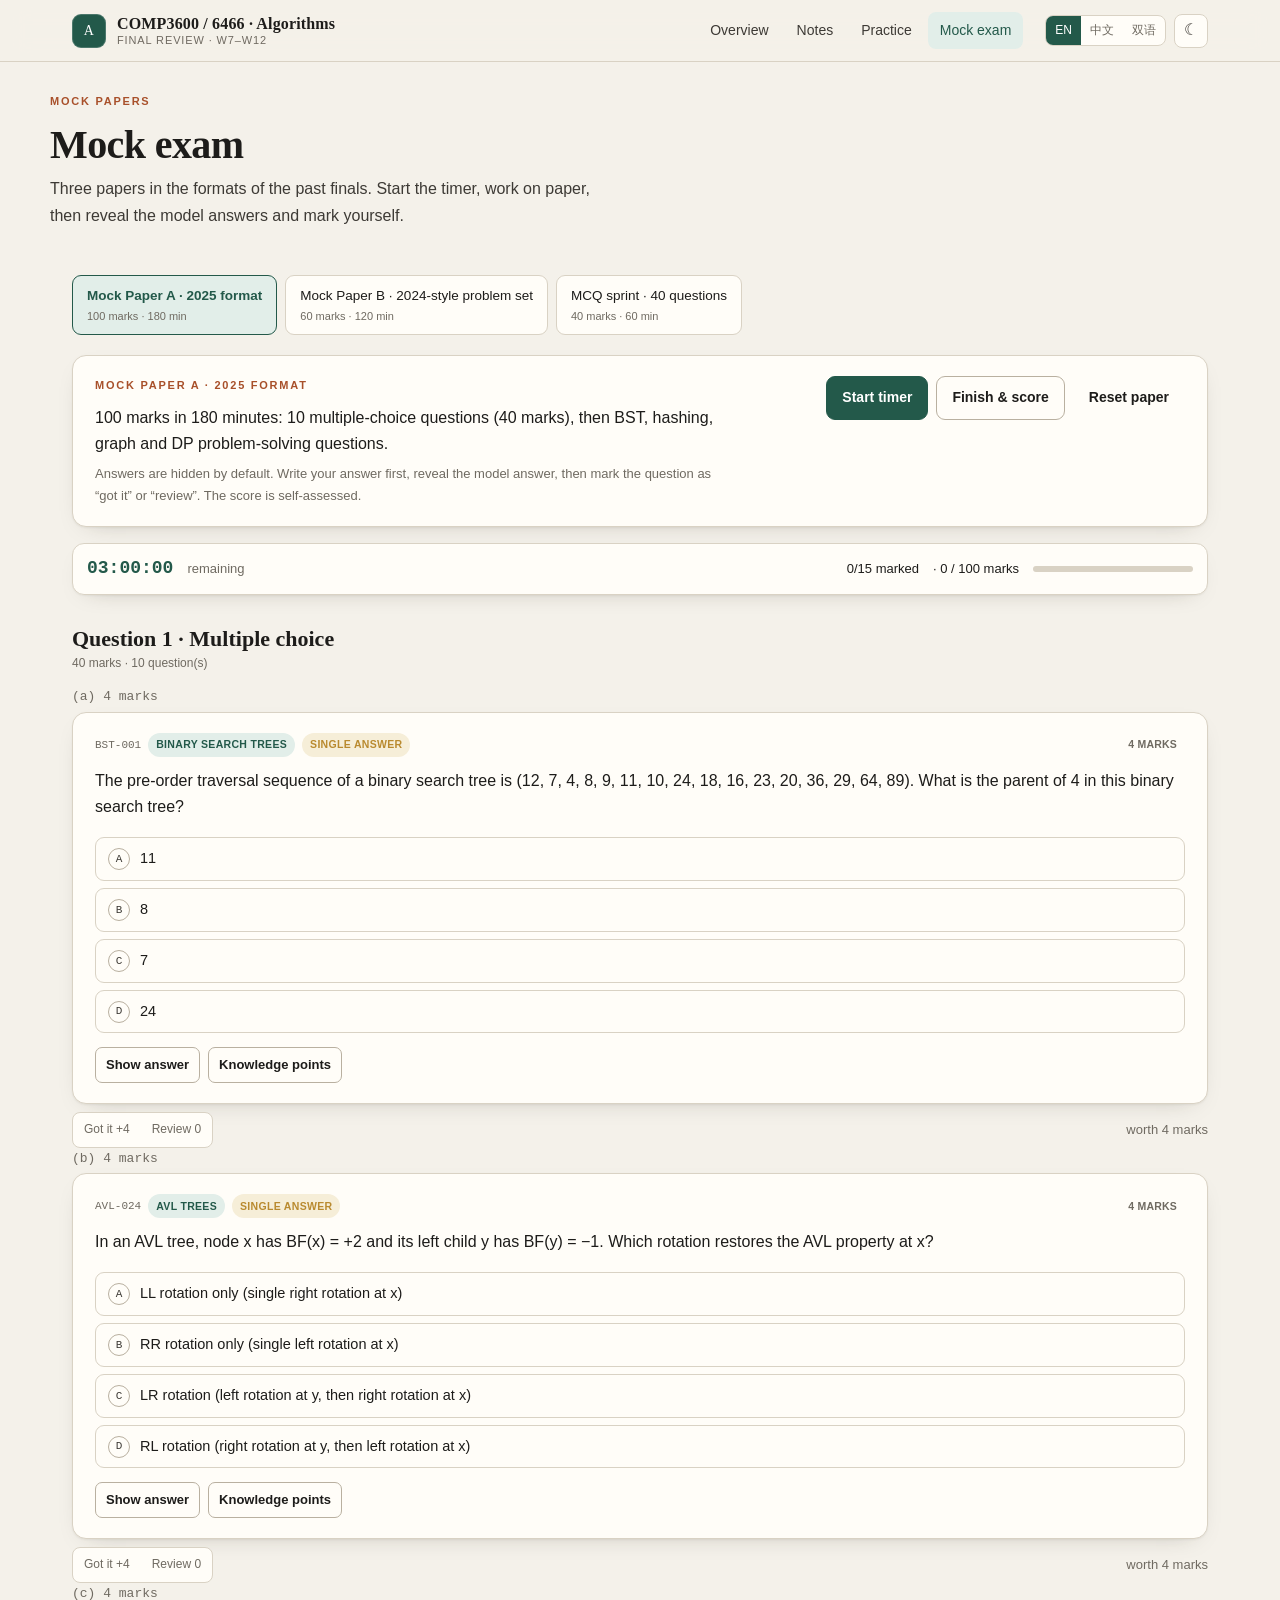
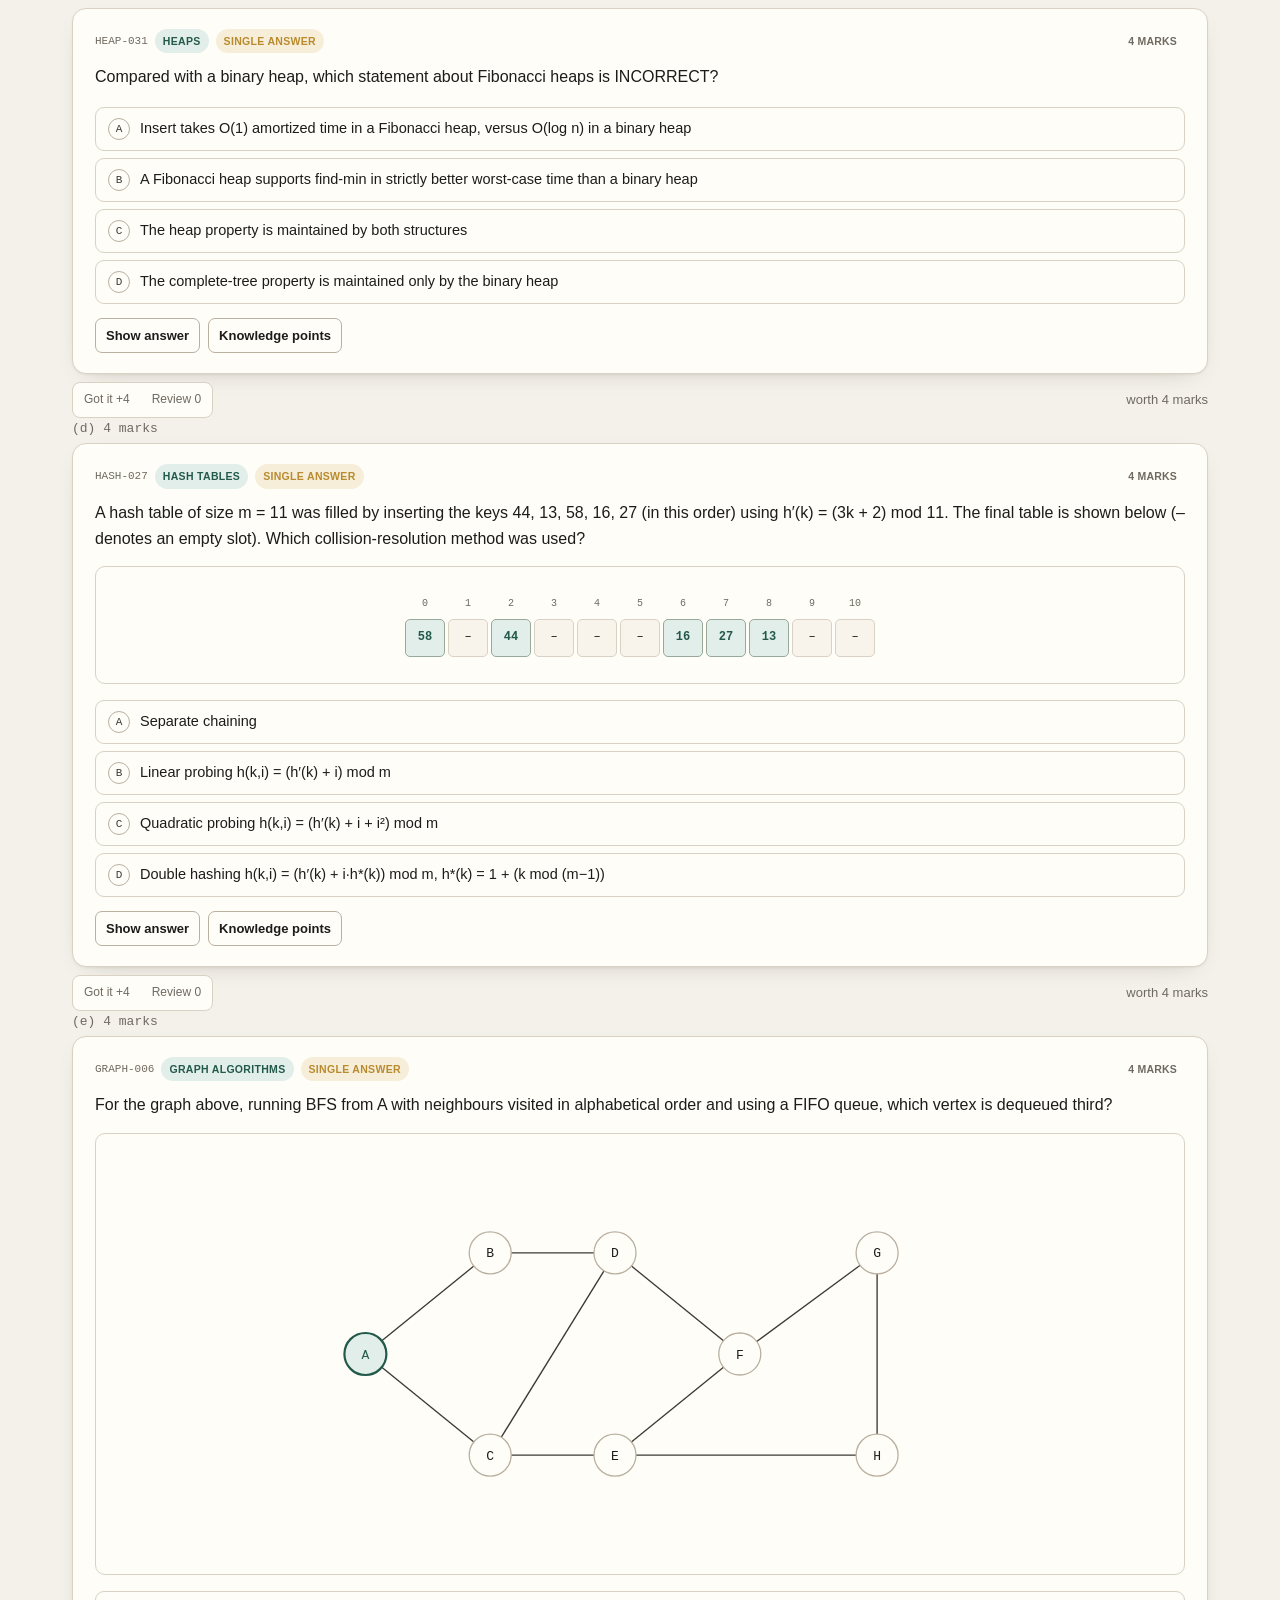
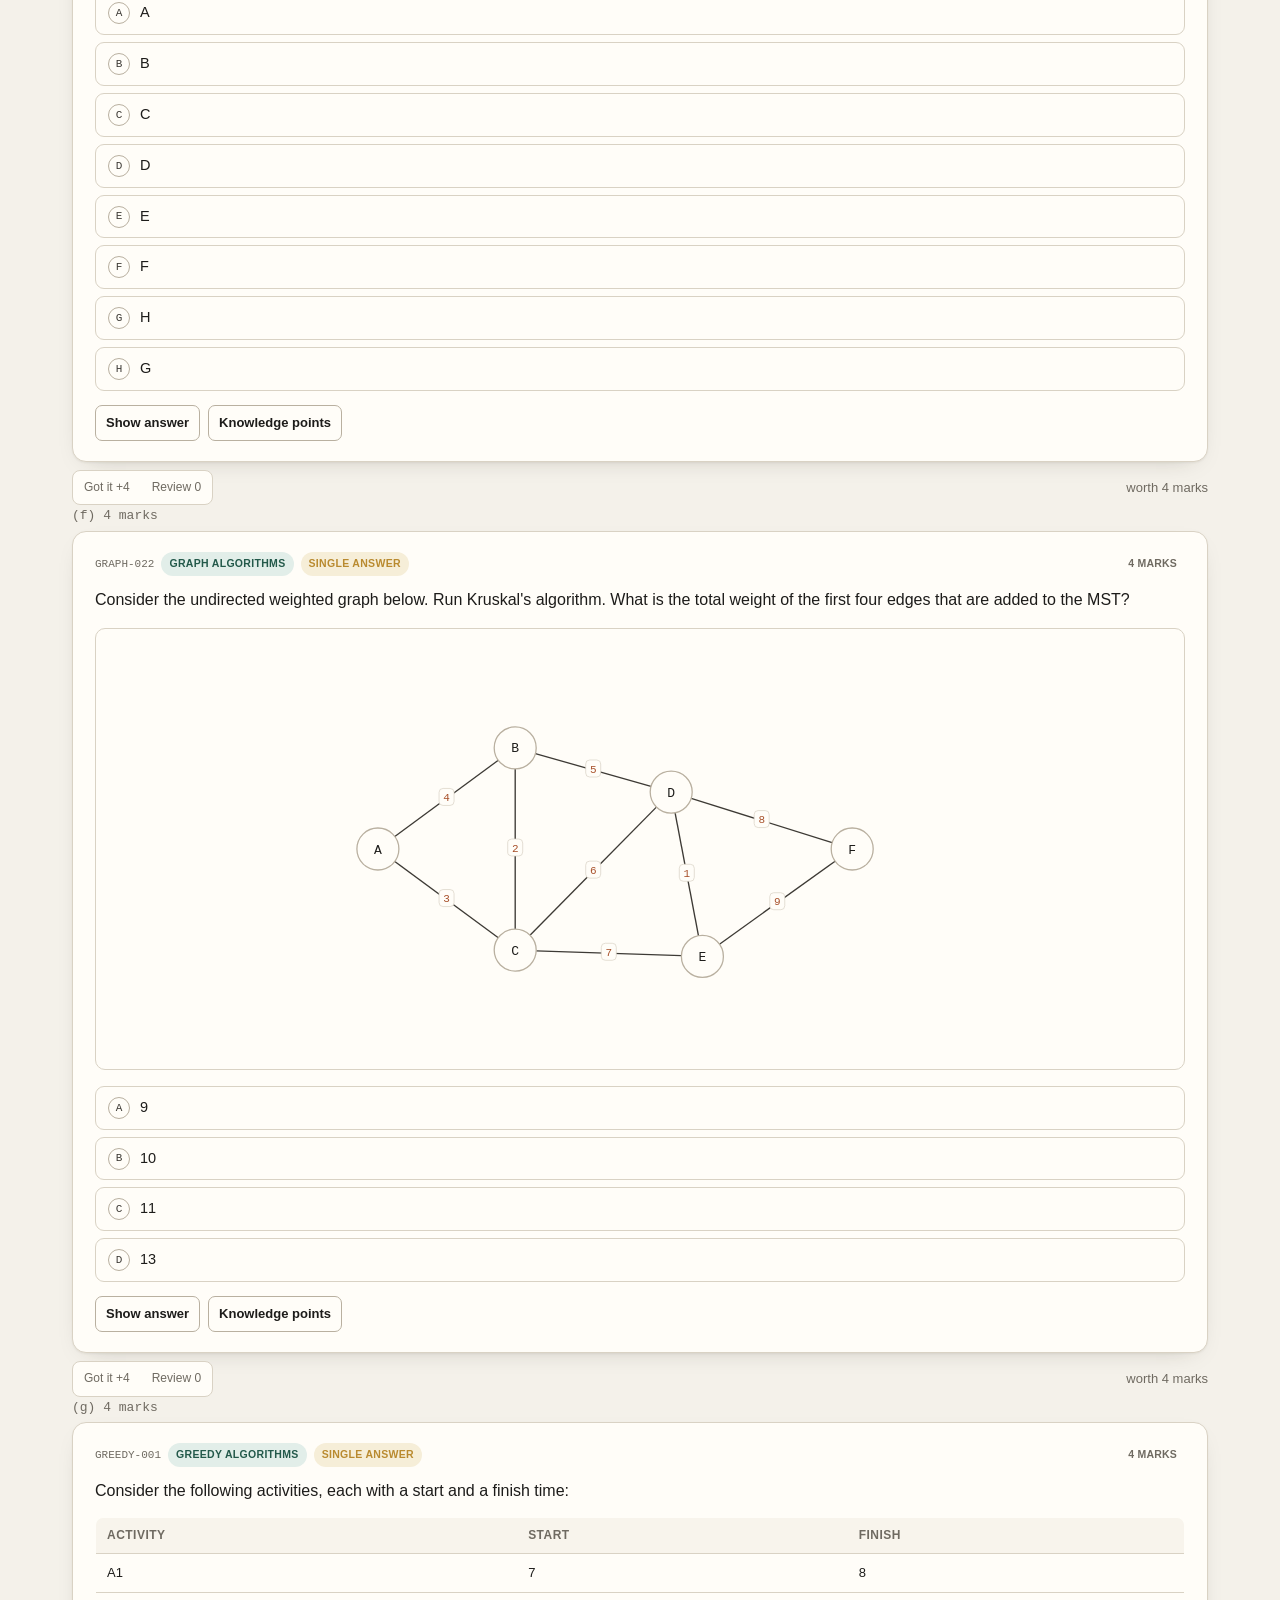
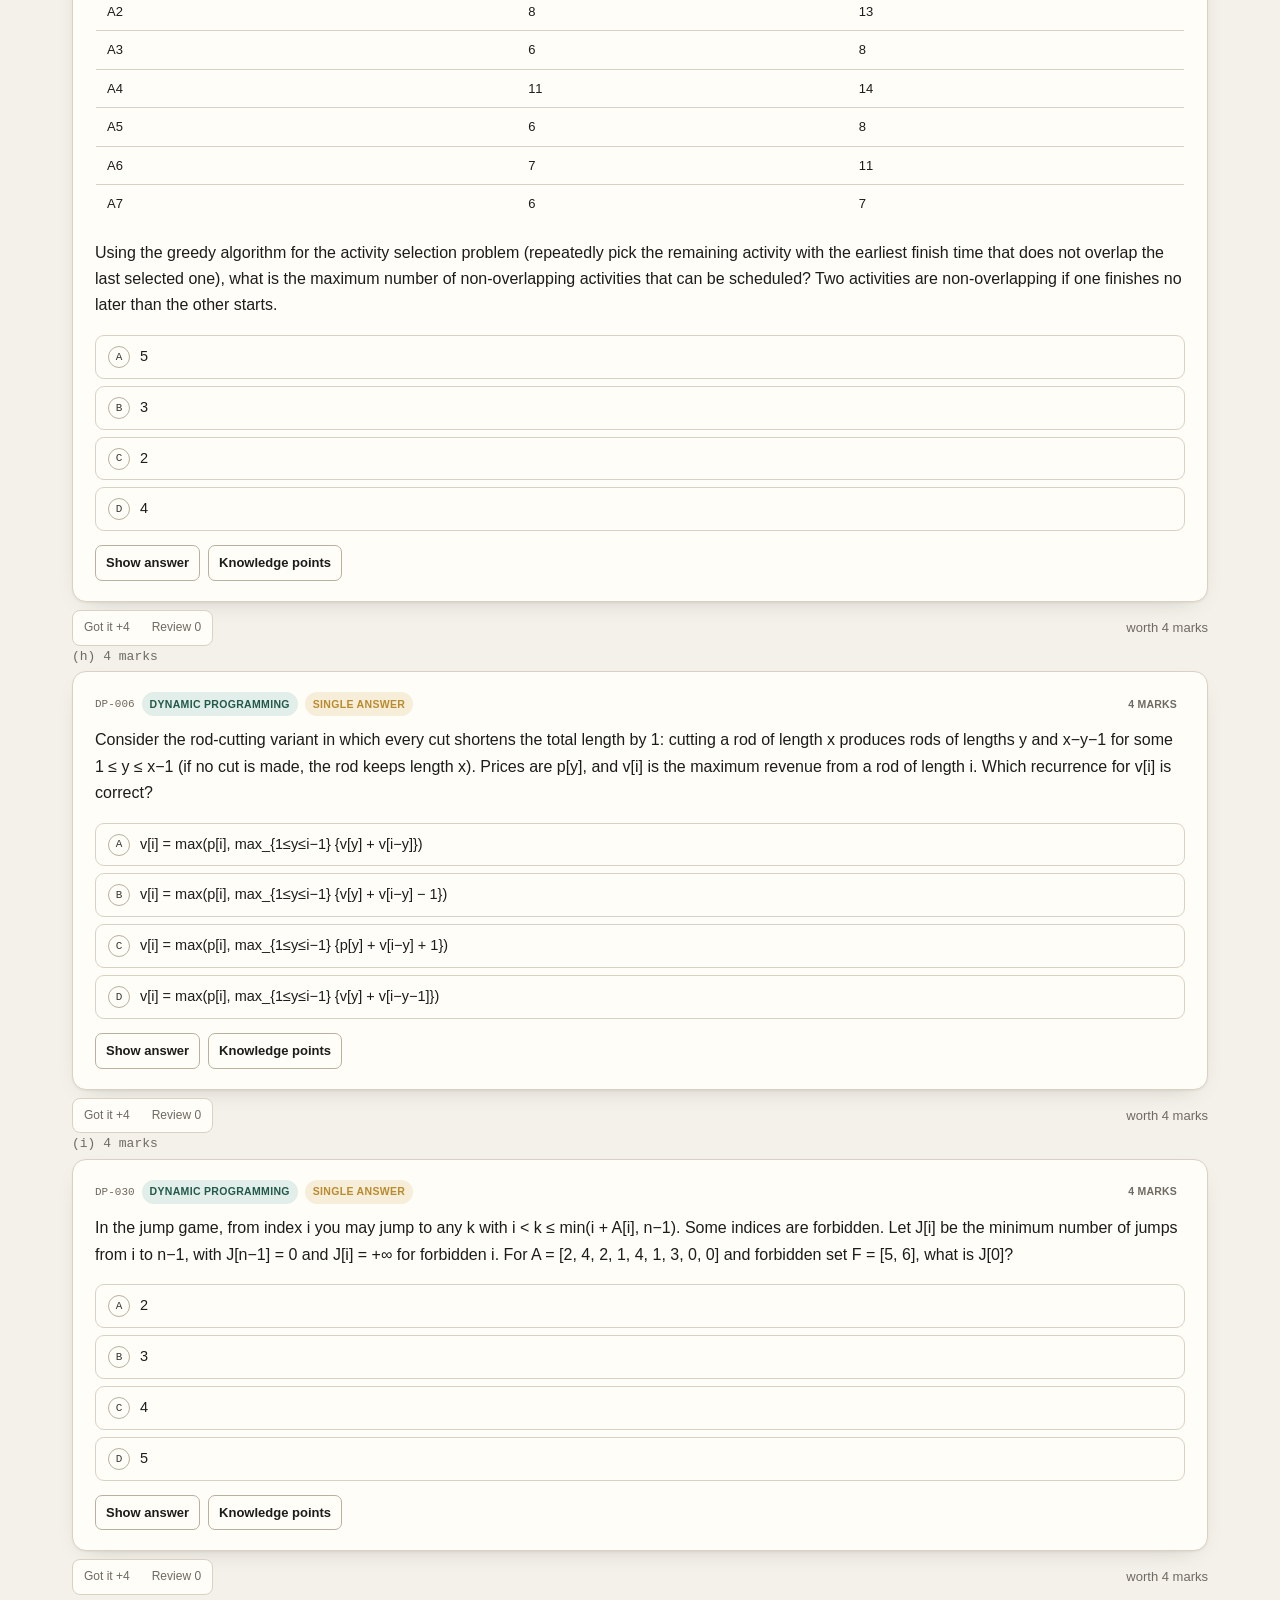
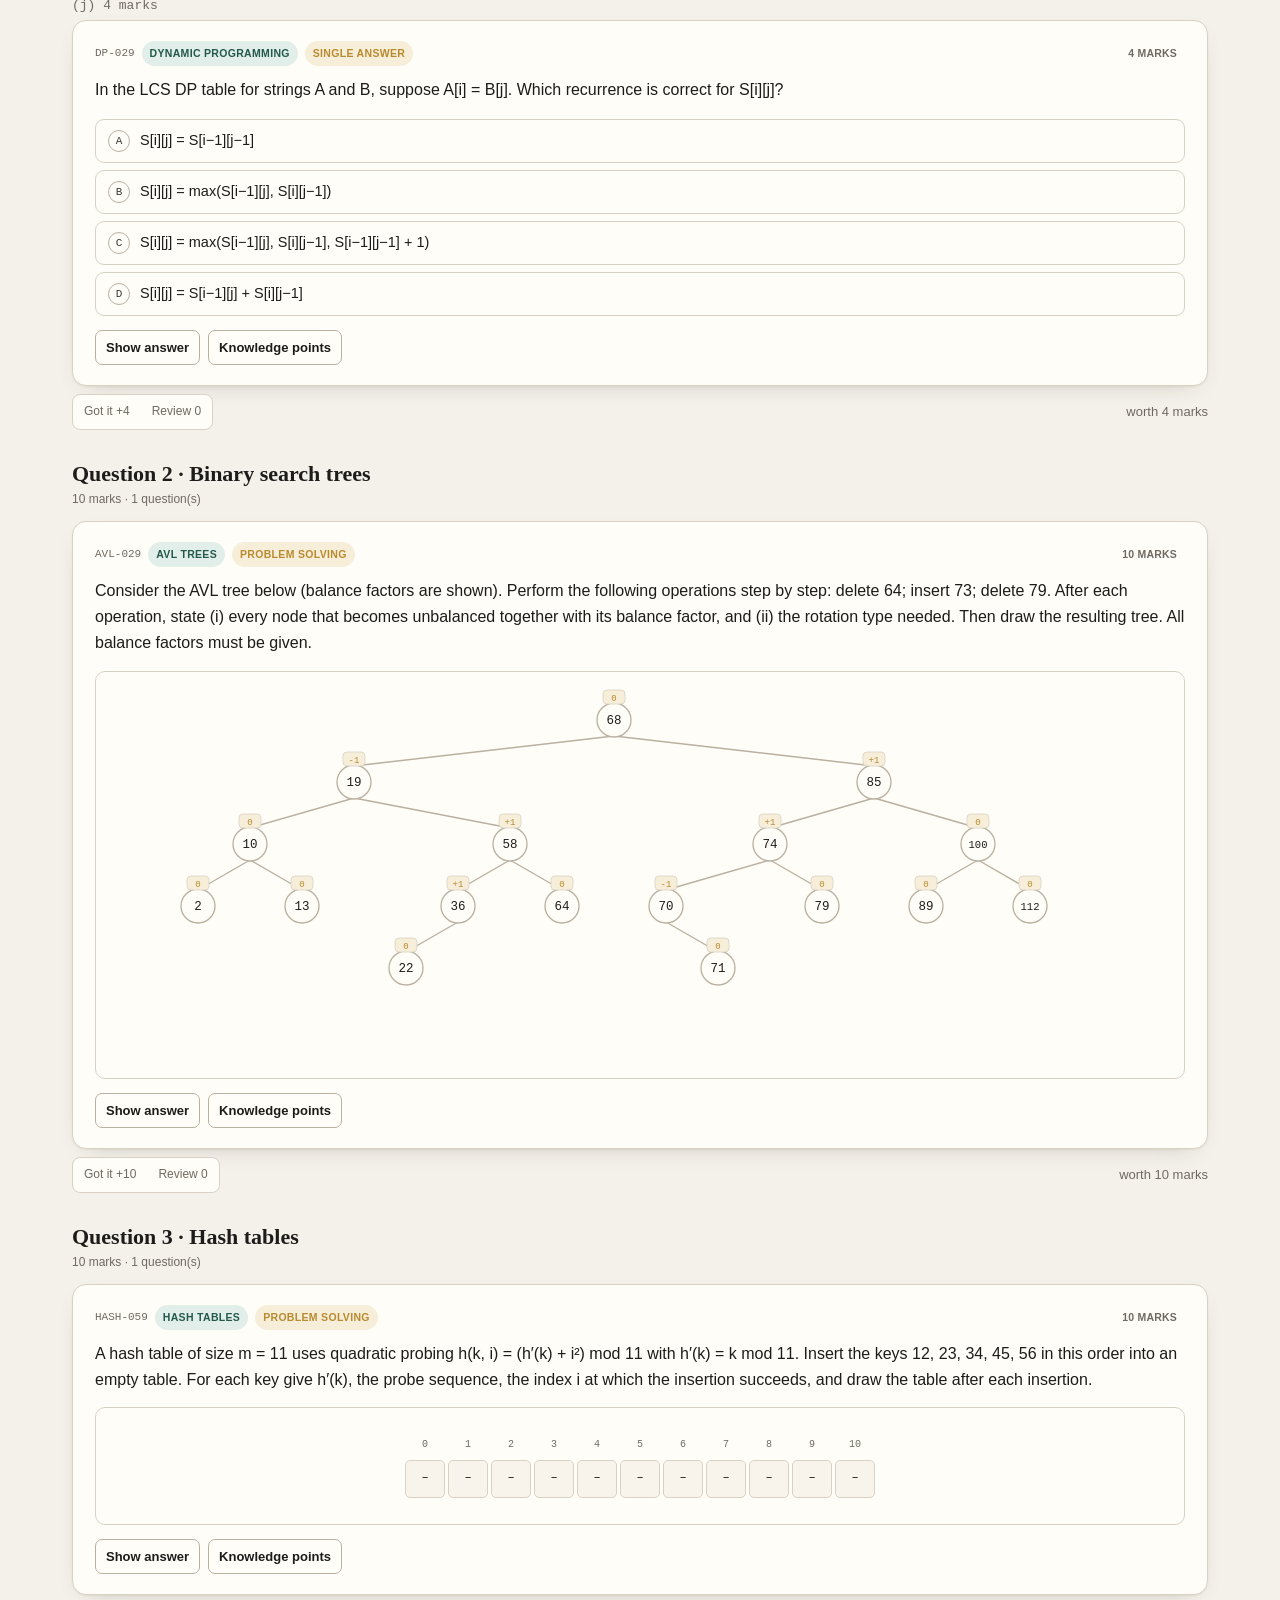
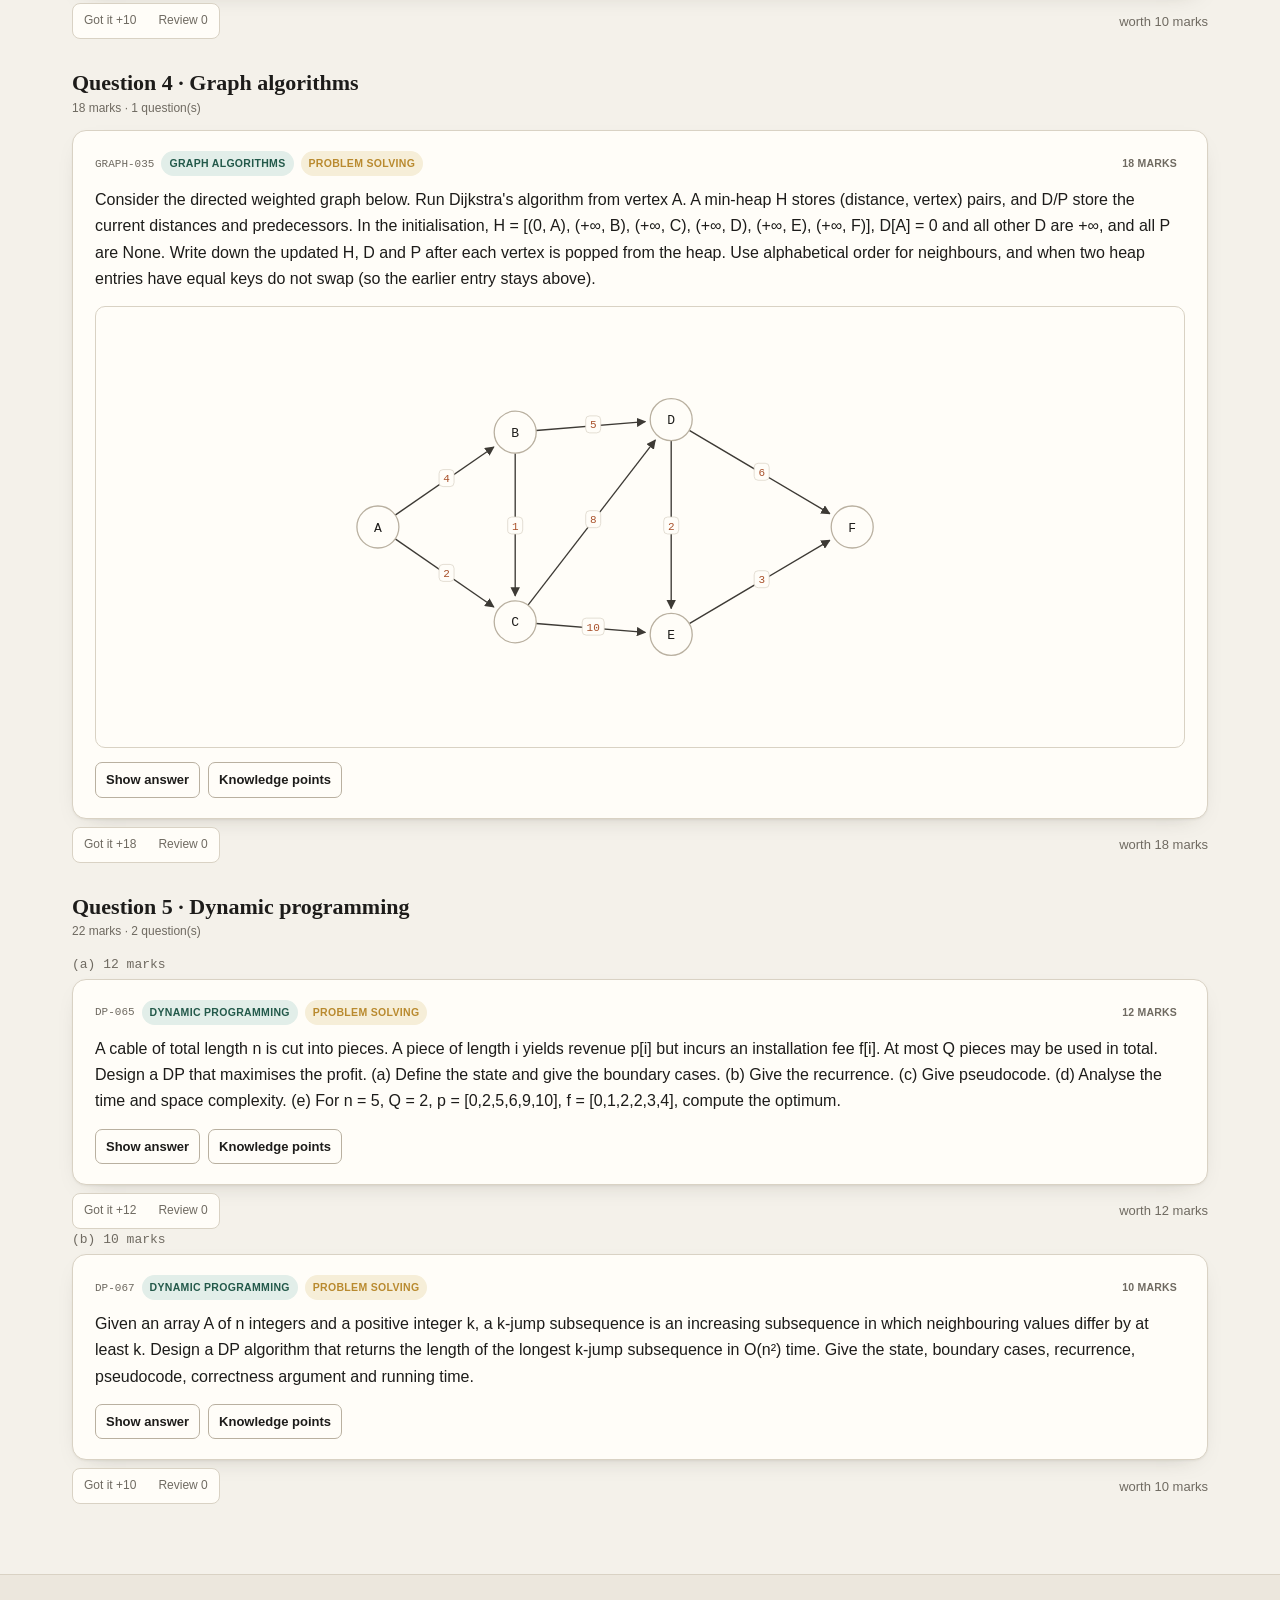
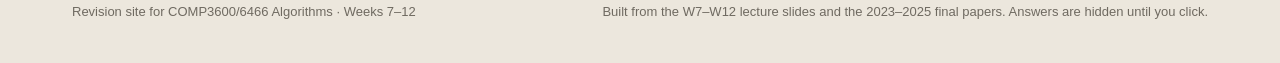
==== exam.html @ 60983e40 "COMP3600/6466 final review site: bilingual notes and 337 exam-style questions" ====
<!doctype html>
<html lang="en" data-lang="en" data-theme="light">
<head>
  <meta charset="utf-8">
  <meta name="viewport" content="width=device-width, initial-scale=1">
  <meta name="description" content="Timed COMP3600/6466 mock final papers in the 2025 and 2024 formats.">
  <title>Mock exam · COMP3600/6466 Algorithms</title>
  <link rel="icon" href="favicon.svg" type="image/svg+xml">
  <link rel="stylesheet" href="assets/css/style.css">
  <script defer src="assets/js/common.js"></script>
  <script defer src="assets/js/exam.js"></script>
</head>
<body>
  <div id="site-header"></div>
  <main>
    <div class="wrap exam-head">
      <div class="eyebrow" id="exam-eyebrow">Mock papers</div>
      <h1 id="exam-title" style="font-size:clamp(28px,3.4vw,40px);margin-bottom:6px">Mock exam</h1>
      <p class="lead" id="exam-lead" style="font-size:16px"></p>
    </div>
    <div class="wrap">
      <div class="paper-tabs" id="paper-tabs"></div>
      <div id="exam-root"></div>
    </div>
  </main>
  <footer id="site-footer"></footer>
</body>
</html>
---- assets/css/style.css ----
/* COMP3600/6466 Final Review — visual system */
:root {
  --bg: #f4f1ea;
  --bg-alt: #ece7dd;
  --surface: #fffdf8;
  --surface-2: #f8f4ec;
  --ink: #1d1c1a;
  --ink-2: #3d3a35;
  --muted: #6f6a61;
  --line: #d9d2c4;
  --line-strong: #b9b0a0;
  --accent: #23594a;
  --accent-2: #2e6f5c;
  --accent-soft: #e2eee9;
  --warm: #a8502a;
  --warm-soft: #f6e5da;
  --gold: #b98a2f;
  --gold-soft: #f6eed8;
  --ok: #2f6b45;
  --ok-soft: #e3f0e7;
  --bad: #9c3b31;
  --bad-soft: #f6e2df;
  --shadow: 0 1px 2px rgba(40, 33, 20, .05), 0 8px 24px -16px rgba(40, 33, 20, .35);
  --radius: 14px;
  --radius-sm: 9px;
  --serif: "Iowan Old Style", "Palatino Linotype", Palatino, Georgia, "Songti SC", "Noto Serif SC", serif;
  --sans: -apple-system, BlinkMacSystemFont, "Segoe UI", "PingFang SC", "Hiragino Sans GB", "Noto Sans SC", Roboto, sans-serif;
  --mono: "SFMono-Regular", ui-monospace, Menlo, Consolas, "Liberation Mono", monospace;
  --maxw: 1180px;
}

[data-theme="dark"] {
  --bg: #14171a;
  --bg-alt: #101315;
  --surface: #1b2025;
  --surface-2: #20262c;
  --ink: #e9e4da;
  --ink-2: #cfc8bb;
  --muted: #9a9489;
  --line: #303840;
  --line-strong: #46515c;
  --accent: #82c7ac;
  --accent-2: #9ad8bf;
  --accent-soft: #1f3730;
  --warm: #e59a6e;
  --warm-soft: #38251c;
  --gold: #d9b46a;
  --gold-soft: #332b1b;
  --ok: #8fd0a6;
  --ok-soft: #1d3225;
  --bad: #e59a8f;
  --bad-soft: #3a2320;
  --shadow: 0 1px 2px rgba(0, 0, 0, .3), 0 12px 30px -20px rgba(0, 0, 0, .8);
}

* { box-sizing: border-box; }
html { scroll-behavior: smooth; scroll-padding-top: calc(var(--topbar-h, 64px) + 24px); }
body {
  margin: 0;
  background:
    radial-gradient(1200px 500px at 85% -10%, rgba(35, 89, 74, .07), transparent 60%),
    var(--bg);
  color: var(--ink);
  font-family: var(--sans);
  font-size: 16px;
  line-height: 1.65;
  -webkit-font-smoothing: antialiased;
}
a { color: var(--accent); text-decoration-thickness: 1px; text-underline-offset: 2px; }
a:hover { color: var(--accent-2); }
img, svg { max-width: 100%; }
button, input, select { font: inherit; color: inherit; }
::selection { background: var(--accent-soft); }

/* ---------- chrome ---------- */
.topbar {
  position: sticky; top: 0; z-index: 50;
  backdrop-filter: blur(14px) saturate(1.2);
  background: color-mix(in srgb, var(--bg) 82%, transparent);
  border-bottom: 1px solid var(--line);
}
.topbar-inner {
  max-width: var(--maxw); margin: 0 auto; padding: 12px 22px;
  display: flex; align-items: center; gap: 22px;
}
.brand { display: flex; align-items: center; gap: 11px; text-decoration: none; color: var(--ink); flex: 1 1 auto; min-width: 0; }
.brand-mark {
  width: 34px; height: 34px; border-radius: 9px; flex: none;
  background: var(--accent); color: #fff; display: grid; place-items: center;
  font-family: var(--serif); font-size: 14px; letter-spacing: .02em;
  box-shadow: inset 0 0 0 1px rgba(255,255,255,.18);
}
[data-theme="dark"] .brand-mark { color: #10231c; }
.brand-text { display: flex; flex-direction: column; line-height: 1.2; min-width: 0; }
.brand-title { font-family: var(--serif); font-size: 16px; font-weight: 600; letter-spacing: .01em; white-space: nowrap; overflow: hidden; text-overflow: ellipsis; }
.brand-sub { font-size: 11px; color: var(--muted); letter-spacing: .08em; text-transform: uppercase; white-space: nowrap; }
.nav { display: flex; align-items: center; gap: 4px; }
.nav a {
  padding: 7px 12px; border-radius: 8px; text-decoration: none; color: var(--ink-2);
  font-size: 14px; font-weight: 500; white-space: nowrap;
}
.nav a:hover { background: var(--surface-2); color: var(--ink); }
.nav a.active { color: var(--accent); background: var(--accent-soft); }
.tools { display: flex; align-items: center; gap: 8px; }
.lang-switch {
  display: inline-flex; border: 1px solid var(--line); border-radius: 8px; overflow: hidden;
  background: var(--surface);
}
.lang-switch button {
  border: 0; background: transparent; padding: 5px 9px; font-size: 12px; cursor: pointer; color: var(--muted);
}
.lang-switch button.on { background: var(--accent); color: #fff; }
[data-theme="dark"] .lang-switch button.on { color: #10231c; }
.icon-btn {
  width: 34px; height: 34px; border-radius: 8px; border: 1px solid var(--line);
  background: var(--surface); cursor: pointer; display: grid; place-items: center; color: var(--ink-2);
}
.icon-btn:hover { border-color: var(--line-strong); }

/* ---------- layout ---------- */
.wrap { max-width: var(--maxw); margin: 0 auto; padding: 0 22px; }
main { min-height: 60vh; padding-bottom: 70px; }
.site-footer {
  border-top: 1px solid var(--line); padding: 26px 0 40px; color: var(--muted); font-size: 13px;
  background: var(--bg-alt);
}
.site-footer .wrap { display: flex; flex-wrap: wrap; gap: 10px 26px; justify-content: space-between; }

/* ---------- typography ---------- */
h1, h2, h3, h4 { font-family: var(--serif); font-weight: 600; line-height: 1.25; color: var(--ink); }
h1 { font-size: clamp(30px, 4vw, 48px); margin: 0 0 14px; letter-spacing: -.015em; }
h2 { font-size: clamp(23px, 2.6vw, 31px); margin: 0 0 10px; }
h3 { font-size: 20px; margin: 0 0 8px; }
h4 { font-size: 17px; margin: 18px 0 6px; }
p { margin: 0 0 12px; }
.lead { font-size: 18px; color: var(--ink-2); max-width: 64ch; }
.eyebrow { font-size: 11px; letter-spacing: .16em; text-transform: uppercase; color: var(--warm); font-weight: 700; margin-bottom: 10px; }
.muted { color: var(--muted); }
.small { font-size: 13px; }
.mono { font-family: var(--mono); font-size: .9em; }
hr.rule { border: 0; border-top: 1px solid var(--line); margin: 30px 0; }

code {
  font-family: var(--mono); font-size: .88em; background: var(--surface-2);
  border: 1px solid var(--line); border-radius: 5px; padding: 1px 5px;
}
pre {
  background: var(--surface-2); border: 1px solid var(--line); border-radius: 10px;
  padding: 14px 16px; overflow-x: auto; line-height: 1.5; margin: 0 0 14px;
}
pre code { background: none; border: 0; padding: 0; font-size: 13px; }
blockquote {
  margin: 0 0 14px; padding: 10px 16px; border-left: 3px solid var(--gold);
  background: var(--gold-soft); border-radius: 0 8px 8px 0; color: var(--ink-2);
}
blockquote p:last-child { margin-bottom: 0; }
ul, ol { margin: 0 0 14px; padding-left: 22px; }
li { margin: 3px 0; }
table {
  width: 100%; border-collapse: collapse; margin: 0 0 16px; font-size: 14px;
  background: var(--surface); border: 1px solid var(--line); border-radius: 8px; overflow: hidden;
}
th, td { text-align: left; padding: 8px 11px; border-bottom: 1px solid var(--line); vertical-align: top; }
th { background: var(--surface-2); font-weight: 600; font-size: 12px; letter-spacing: .04em; text-transform: uppercase; color: var(--muted); }
tr:last-child td { border-bottom: 0; }
.formula {
  font-family: var(--mono); font-size: 14px; background: var(--surface-2);
  border: 1px solid var(--line); border-left: 3px solid var(--accent);
  border-radius: 8px; padding: 12px 14px; margin: 0 0 14px; overflow-x: auto; white-space: pre-wrap;
}

/* ---------- hero ---------- */
.hero { padding: 54px 0 26px; position: relative; }
.hero-grid { display: grid; grid-template-columns: minmax(0, 1.35fr) minmax(0, .85fr); gap: 44px; align-items: end; }
.hero h1 .accent { color: var(--accent); font-style: italic; white-space: nowrap; }
.hero-actions { display: flex; flex-wrap: wrap; gap: 10px; margin-top: 22px; }
.hero-card {
  background: var(--surface); border: 1px solid var(--line); border-radius: var(--radius);
  padding: 20px 22px; box-shadow: var(--shadow);
}
.hero-card h3 { font-size: 16px; margin-bottom: 6px; }
.exam-spec { list-style: none; padding: 0; margin: 0; }
.exam-spec li { display: flex; justify-content: space-between; gap: 14px; padding: 7px 0; border-bottom: 1px dashed var(--line); font-size: 14px; }
.exam-spec li:last-child { border-bottom: 0; }
.exam-spec b { font-family: var(--mono); font-weight: 600; }
.stats { display: grid; grid-template-columns: repeat(4, 1fr); gap: 12px; margin: 26px 0 10px; }
.stat {
  background: var(--surface); border: 1px solid var(--line); border-radius: var(--radius-sm);
  padding: 14px 16px; box-shadow: var(--shadow);
}
.stat .num { font-family: var(--serif); font-size: 30px; line-height: 1; color: var(--accent); }
.stat .lbl { font-size: 11px; letter-spacing: .08em; text-transform: uppercase; color: var(--muted); margin-top: 7px; }

/* ---------- buttons ---------- */
.btn {
  display: inline-flex; align-items: center; justify-content: center; gap: 7px;
  border-radius: 9px; border: 1px solid var(--line-strong); background: var(--surface);
  color: var(--ink); padding: 9px 15px; font-size: 14px; font-weight: 550; cursor: pointer;
  text-decoration: none; transition: transform .08s ease, background .15s ease, border-color .15s ease;
}
.btn:hover { background: var(--surface-2); border-color: var(--ink-2); color: var(--ink); }
.btn:active { transform: translateY(1px); }
.btn.primary { background: var(--accent); border-color: var(--accent); color: #fff; }
[data-theme="dark"] .btn.primary { color: #10231c; }
.btn.primary:hover { background: var(--accent-2); border-color: var(--accent-2); }
.btn.ghost { border-color: transparent; background: transparent; }
.btn.ghost:hover { background: var(--surface-2); }
.btn.sm { padding: 6px 10px; font-size: 13px; border-radius: 7px; }
.btn[aria-expanded="true"] { background: var(--accent-soft); border-color: var(--accent); color: var(--accent); }
.btn:disabled { opacity: .45; cursor: not-allowed; }
.btn-row { display: flex; flex-wrap: wrap; gap: 8px; align-items: center; }

/* ---------- chapter cards ---------- */
.section-head { display: flex; align-items: end; justify-content: space-between; gap: 16px; margin: 46px 0 16px; }
.section-head h2 { margin: 0; }
.chapter-grid { display: grid; grid-template-columns: repeat(3, minmax(0, 1fr)); gap: 14px; }
.chapter-card {
  position: relative; background: var(--surface); border: 1px solid var(--line);
  border-radius: var(--radius); padding: 18px 19px 16px; box-shadow: var(--shadow);
  display: flex; flex-direction: column; gap: 8px; transition: transform .12s ease, border-color .12s ease;
}
.chapter-card:hover { transform: translateY(-2px); border-color: var(--line-strong); }
.chapter-card .week { font-size: 11px; letter-spacing: .1em; text-transform: uppercase; color: var(--warm); font-weight: 700; }
.chapter-card h3 { margin: 0; font-size: 19px; }
.chapter-card p { margin: 0; font-size: 13.5px; color: var(--muted); }
.chapter-card .meta { display: flex; gap: 12px; font-size: 12px; color: var(--muted); margin-top: auto; padding-top: 8px; }
.chapter-card .meta b { color: var(--ink); font-weight: 600; }
.chapter-links { display: flex; gap: 8px; margin-top: 10px; }
.chapter-links a { font-size: 12.5px; font-weight: 600; text-decoration: none; }
.chapter-badge {
  position: absolute; right: 16px; top: 16px; width: 30px; height: 30px; border-radius: 50%;
  border: 1px solid var(--line); display: grid; place-items: center; font-family: var(--serif);
  font-size: 13px; color: var(--muted); background: var(--surface-2);
}

/* ---------- generic panels ---------- */
.panel { background: var(--surface); border: 1px solid var(--line); border-radius: var(--radius); padding: 20px 22px; box-shadow: var(--shadow); }
.panel + .panel { margin-top: 14px; }
.callout { border-left: 3px solid var(--accent); background: var(--accent-soft); padding: 11px 15px; border-radius: 0 9px 9px 0; font-size: 14px; margin: 14px 0 0; }
.callout.warm { border-color: var(--warm); background: var(--warm-soft); }
.callout.gold { border-color: var(--gold); background: var(--gold-soft); }
.callout .label { display: block; font-size: 10.5px; letter-spacing: .12em; text-transform: uppercase; font-weight: 700; color: var(--accent); margin-bottom: 3px; }
.callout.warm .label { color: var(--warm); }
.callout.gold .label { color: var(--gold); }
.callout p:last-child { margin-bottom: 0; }

/* ---------- notes ---------- */
.notes-layout { display: grid; grid-template-columns: 250px minmax(0, 1fr); gap: 34px; align-items: start; padding-top: 30px; }
.sidebar { position: sticky; top: calc(var(--topbar-h, 64px) + 18px); max-height: calc(100vh - 100px); overflow: auto; padding-right: 6px; }
.sidebar h4 { font-family: var(--sans); font-size: 11px; letter-spacing: .13em; text-transform: uppercase; color: var(--muted); margin: 0 0 8px; }
.side-list { list-style: none; padding: 0; margin: 0 0 20px; }
.side-list a {
  display: flex; align-items: center; justify-content: space-between; gap: 8px;
  text-decoration: none; color: var(--ink-2); font-size: 13.5px; padding: 7px 9px; border-radius: 7px;
}
.side-list a:hover { background: var(--surface-2); color: var(--ink); }
.side-list a.active { background: var(--accent-soft); color: var(--accent); font-weight: 600; }
.side-list .count { font-size: 11px; color: var(--muted); }
.side-search { width: 100%; margin-bottom: 16px; }

.notes-main { min-width: 0; }
.notes-hero { padding: 8px 0 20px; border-bottom: 1px solid var(--line); margin-bottom: 10px; }
.chapter-block { padding-top: 34px; }
.chapter-block > .ch-head { margin-bottom: 16px; }
.ch-head .num { font-family: var(--mono); font-size: 12px; color: var(--warm); letter-spacing: .08em; }
.ch-head h2 { margin: 3px 0 6px; }
.kp {
  background: var(--surface); border: 1px solid var(--line); border-radius: var(--radius);
  padding: 22px 24px; margin-bottom: 16px; box-shadow: var(--shadow); scroll-margin-top: 90px;
}
.kp-head { display: flex; align-items: baseline; gap: 12px; margin-bottom: 10px; }
.kp-num { font-family: var(--mono); font-size: 12px; color: var(--muted); flex: none; }
.kp h3 { margin: 0; font-size: 21px; }
.kp .body { font-size: 15px; color: var(--ink-2); }
.kp .body p:last-child { margin-bottom: 0; }
.kp-foot { display: flex; flex-wrap: wrap; align-items: center; gap: 10px; margin-top: 14px; padding-top: 12px; border-top: 1px dashed var(--line); font-size: 12.5px; }
.kp-foot .spacer { flex: 1; }
.bi .lang + .lang { margin-top: 14px; padding-top: 14px; border-top: 1px dashed var(--line); }
.lang-tag { display: inline-block; font-size: 10px; letter-spacing: .1em; text-transform: uppercase; color: var(--muted); margin-bottom: 4px; }
[data-lang="en"] .lang-zh, [data-lang="zh"] .lang-en { display: none; }
[data-lang="both"] .lang-zh { color: var(--ink-2); }

/* ---------- practice ---------- */
.page-head { padding: 34px 0 6px; }
.toolbar {
  position: sticky; top: var(--topbar-h, 64px); z-index: 30; background: color-mix(in srgb, var(--bg) 94%, transparent);
  backdrop-filter: blur(10px); border-bottom: 1px solid var(--line); padding: 10px 0 12px; margin-bottom: 20px;
}
.toolbar-row { display: flex; flex-wrap: wrap; gap: 8px; align-items: center; }
.field { display: flex; flex-direction: column; gap: 3px; }
.field label { font-size: 10px; letter-spacing: .09em; text-transform: uppercase; color: var(--muted); font-weight: 600; }
.select, .input {
  background: var(--surface); border: 1px solid var(--line); border-radius: 8px;
  padding: 7px 10px; font-size: 13px; min-height: 36px; outline: none;
}
.select:focus, .input:focus { border-color: var(--accent); box-shadow: 0 0 0 3px var(--accent-soft); }
.input.search { min-width: 210px; }
.toolbar .spacer { flex: 1; }
.result-line { display: flex; flex-wrap: wrap; gap: 10px; align-items: center; justify-content: space-between; margin: 6px 0 14px; font-size: 13px; color: var(--muted); }
.progress-pill { display: inline-flex; align-items: center; gap: 6px; }
.progress-track { width: 120px; height: 6px; background: var(--line); border-radius: 4px; overflow: hidden; }
.progress-track > span { display: block; height: 100%; background: var(--accent); border-radius: 4px; }

.qcard {
  background: var(--surface); border: 1px solid var(--line); border-radius: var(--radius);
  padding: 20px 22px; margin-bottom: 14px; box-shadow: var(--shadow); scroll-margin-top: 110px;
}
.qcard.status-got { border-left: 3px solid var(--ok); }
.qcard.status-review { border-left: 3px solid var(--warm); }
.qhead { display: flex; flex-wrap: wrap; gap: 7px; align-items: center; margin-bottom: 11px; }
.qid { font-family: var(--mono); font-size: 11px; color: var(--muted); }
.badge {
  display: inline-flex; align-items: center; gap: 4px; font-size: 10.5px; font-weight: 650;
  letter-spacing: .03em; padding: 2.5px 7px; border-radius: 999px;
  border: 1px solid var(--line); background: var(--surface-2); color: var(--ink-2); text-transform: uppercase;
}
.badge.ch { background: var(--accent-soft); color: var(--accent); border-color: transparent; }
.badge.type { background: var(--gold-soft); color: var(--gold); border-color: transparent; }
.badge.diff1 { background: var(--ok-soft); color: var(--ok); border-color: transparent; }
.badge.diff2 { background: var(--gold-soft); color: var(--gold); border-color: transparent; }
.badge.diff3 { background: var(--warm-soft); color: var(--warm); border-color: transparent; }
.badge.marks { margin-left: auto; background: transparent; color: var(--muted); border-color: transparent; letter-spacing: .02em; }
.qstem { font-size: 16px; color: var(--ink); }
.qstem .lang + .lang { margin-top: 10px; padding-top: 10px; border-top: 1px dashed var(--line); }
.qstem table { font-size: 13px; }
.options { display: grid; gap: 7px; margin: 16px 0 4px; }
.option {
  display: flex; align-items: flex-start; gap: 10px; width: 100%; text-align: left;
  border: 1px solid var(--line); background: var(--surface); border-radius: 9px; padding: 9px 12px;
  cursor: pointer; transition: background .12s, border-color .12s;
}
.option:hover { border-color: var(--line-strong); background: var(--surface-2); }
.option .key {
  flex: none; width: 22px; height: 22px; border-radius: 50%; border: 1px solid var(--line-strong);
  display: grid; place-items: center; font-family: var(--mono); font-size: 11px; color: var(--ink-2); margin-top: 1px;
}
.option.sel { border-color: var(--accent); background: var(--accent-soft); }
.option.sel .key { background: var(--accent); border-color: var(--accent); color: #fff; }
[data-theme="dark"] .option.sel .key { color: #10231c; }
.option.correct { border-color: var(--ok); background: var(--ok-soft); }
.option.correct .key { background: var(--ok); border-color: var(--ok); color: #fff; }
.option.wrong { border-color: var(--bad); background: var(--bad-soft); }
.option.wrong .key { background: var(--bad); border-color: var(--bad); color: #fff; }
.option .otext { flex: 1; font-size: 14.5px; }
.option .otext .zh { display: block; color: var(--muted); font-size: 13px; }
.option[disabled] { cursor: default; }

.qactions { display: flex; flex-wrap: wrap; gap: 8px; align-items: center; margin-top: 14px; }
.qactions .spacer { flex: 1; }
.answer-panel, .kp-panel {
  margin-top: 14px; border: 1px solid var(--line); border-radius: 10px;
  background: var(--surface-2); padding: 15px 17px; animation: fade .18s ease;
}
.answer-panel { border-left: 3px solid var(--ok); }
.kp-panel { border-left: 3px solid var(--gold); }
@keyframes fade { from { opacity: 0; transform: translateY(-3px); } to { opacity: 1; transform: none; } }
.ans-line { font-size: 14px; margin: 0 0 10px; }
.ans-line b { font-family: var(--mono); color: var(--ok); }
.answer-panel .body { font-size: 14.5px; }
.answer-panel .body p:last-child { margin-bottom: 0; }
.kp-list { list-style: none; margin: 0; padding: 0; display: grid; gap: 8px; }
.kp-list li { background: var(--surface); border: 1px solid var(--line); border-radius: 8px; padding: 10px 12px; }
.kp-list .kpt { font-weight: 650; font-size: 14px; display: flex; flex-wrap: wrap; gap: 8px; align-items: baseline; }
.kp-list .kpt .tag { font-size: 10px; letter-spacing: .08em; text-transform: uppercase; color: var(--warm); }
.kp-list .kpx { font-size: 12.5px; color: var(--muted); margin-top: 4px; }
.kp-list .kplink { font-size: 12px; font-weight: 600; text-decoration: none; margin-top: 5px; display: inline-block; }
.selfmark { display: inline-flex; gap: 4px; border: 1px solid var(--line); border-radius: 8px; padding: 2px; background: var(--surface); }
.selfmark button { border: 0; background: transparent; padding: 5px 9px; border-radius: 6px; font-size: 12px; cursor: pointer; color: var(--muted); }
.selfmark button.on-got { background: var(--ok-soft); color: var(--ok); font-weight: 650; }
.selfmark button.on-review { background: var(--warm-soft); color: var(--warm); font-weight: 650; }

.figure-wrap { margin: 14px 0 4px; border: 1px solid var(--line); border-radius: 10px; background: var(--surface); overflow: hidden; }
.figure-wrap .scrollx { overflow-x: auto; padding: 14px; }
.figure-wrap svg { display: block; margin: 0 auto; }
.figcap { font-size: 12px; color: var(--muted); padding: 0 14px 10px; text-align: center; }
.scrollx { overflow-x: auto; }
.answer-figs { display: grid; gap: 10px; margin-top: 12px; }
.answer-figs .figure-wrap { margin: 0; }
.steps { margin: 12px 0 0; padding-left: 20px; font-size: 14px; }
.steps li { margin: 4px 0; }
.steps .zh { display: block; color: var(--muted); }

/* hash table figure */
.hashtable { display: grid; gap: 3px; min-width: max-content; justify-content: center; }
.ht-row { display: grid; gap: 3px; }
.ht-cell {
  min-width: 40px; min-height: 38px; border: 1px solid var(--line); border-radius: 5px;
  background: var(--surface-2); display: flex; flex-direction: column; align-items: center; justify-content: center;
  font-family: var(--mono); font-size: 12px; padding: 2px;
}
.ht-cell.idx { min-height: 20px; background: transparent; border-color: transparent; color: var(--muted); font-size: 10px; }
.ht-cell.filled { background: var(--accent-soft); border-color: color-mix(in srgb, var(--accent) 35%, var(--line)); color: var(--accent); font-weight: 600; }
.ht-cell.chain { align-items: stretch; justify-content: flex-start; gap: 1px; }
.ht-cell .ck { font-size: 11px; text-align: center; }
.ht-cell .ck + .ck { border-top: 1px dotted var(--line); }
.ht-cap { font-size: 12px; color: var(--muted); padding: 4px 0 0; }

/* arrays */
.arrayfig { display: flex; gap: 3px; min-width: max-content; }
.arrayfig .acell { width: 40px; height: 38px; border: 1px solid var(--line); border-radius: 5px; background: var(--surface-2); display: grid; place-items: center; font-family: var(--mono); font-size: 12px; }

/* pager */
.pager { display: flex; flex-wrap: wrap; gap: 6px; justify-content: center; align-items: center; margin: 24px 0; }
.pager button, .pager span {
  min-width: 34px; height: 34px; border-radius: 8px; border: 1px solid var(--line);
  background: var(--surface); display: grid; place-items: center; font-size: 13px; cursor: pointer;
}
.pager span { border-color: transparent; background: transparent; color: var(--muted); cursor: default; }
.pager button.on { background: var(--accent); border-color: var(--accent); color: #fff; }
[data-theme="dark"] .pager button.on { color: #10231c; }
.pager button:disabled { opacity: .4; cursor: default; }
.empty { text-align: center; padding: 50px 20px; border: 1px dashed var(--line); border-radius: var(--radius); color: var(--muted); }

/* ---------- exam ---------- */
.exam-head { padding: 30px 0 16px; }
.paper-tabs { display: flex; flex-wrap: wrap; gap: 8px; margin: 18px 0 20px; }
.paper-tabs button {
  border: 1px solid var(--line); background: var(--surface); border-radius: 9px; padding: 9px 14px;
  font-size: 13.5px; cursor: pointer; text-align: left;
}
.paper-tabs button.on { border-color: var(--accent); background: var(--accent-soft); color: var(--accent); font-weight: 650; }
.paper-tabs button small { display: block; color: var(--muted); font-size: 11px; font-weight: 400; }
.exam-bar {
  position: sticky; top: var(--topbar-h, 64px); z-index: 35; background: var(--surface); border: 1px solid var(--line);
  border-radius: 12px; padding: 10px 14px; margin-bottom: 20px; display: flex; flex-wrap: wrap; gap: 14px; align-items: center;
  box-shadow: var(--shadow);
}
.exam-bar .timer { font-family: var(--mono); font-size: 18px; font-weight: 600; color: var(--accent); min-width: 82px; }
.exam-bar .spacer { flex: 1; }
.exam-section { margin: 30px 0 0; }
.exam-section > h2 { font-size: 22px; margin-bottom: 2px; }
.exam-section .sec-meta { font-size: 12px; color: var(--muted); margin-bottom: 12px; }
.exam-section .qcard { margin-bottom: 12px; }
.exam-note { font-size: 12.5px; color: var(--muted); border-top: 1px dashed var(--line); padding-top: 8px; margin-top: 10px; }
.scorebox { display: grid; grid-template-columns: repeat(auto-fit, minmax(150px, 1fr)); gap: 10px; margin: 16px 0; }
.scorebox .stat { box-shadow: none; }

/* toast */
.toast {
  position: fixed; left: 50%; bottom: 26px; transform: translateX(-50%) translateY(12px);
  background: var(--ink); color: var(--bg); padding: 9px 16px; border-radius: 9px; font-size: 13px;
  opacity: 0; pointer-events: none; transition: opacity .2s, transform .2s; z-index: 100;
}
.toast.show { opacity: 1; transform: translateX(-50%) translateY(0); }

/* ---------- responsive ---------- */
@media (max-width: 1000px) {
  .hero-grid { grid-template-columns: 1fr; gap: 26px; }
  .chapter-grid { grid-template-columns: repeat(2, minmax(0, 1fr)); }
  .notes-layout { grid-template-columns: 210px minmax(0, 1fr); gap: 22px; }
}
@media (max-width: 780px) {
  .toolbar { position: static; }
  .topbar-inner { gap: 10px; padding: 10px 14px; flex-wrap: wrap; }
  .brand-sub { display: none; }
  .nav { order: 3; width: 100%; flex-wrap: wrap; row-gap: 2px; }
  .nav a { padding: 6px 9px; font-size: 13px; }
  .tools { margin-left: auto; }
  .wrap { padding: 0 14px; }
  .stats { grid-template-columns: repeat(2, 1fr); }
  .chapter-grid { grid-template-columns: 1fr; }
  .notes-layout { grid-template-columns: 1fr; }
  .sidebar { position: static; max-height: none; display: flex; gap: 8px; overflow-x: auto; padding-bottom: 6px; }
  .sidebar h4, .side-list { display: none; }
  .sidebar .side-search { min-width: 200px; margin: 0; }
  .kp, .qcard { padding: 16px 15px; }
  .toolbar-row { gap: 6px; }
  .field { flex: 1 1 46%; }
  .input.search { min-width: 0; width: 100%; }
  .qhead .marks { margin-left: 0; }
}
@media (max-width: 480px) {
  h1 { font-size: 30px; }
  .stats { grid-template-columns: 1fr 1fr; }
  .field { flex: 1 1 100%; }
  .option .otext { font-size: 14px; }
  .kp-head { flex-direction: column; gap: 2px; }
}
@media print {
  .topbar, .toolbar, .qactions, .pager, .site-footer, .exam-bar, .paper-tabs { display: none !important; }
  body { background: #fff; }
  .qcard, .kp { box-shadow: none; break-inside: avoid; }
  .answer-panel, .kp-panel { display: block !important; }
}
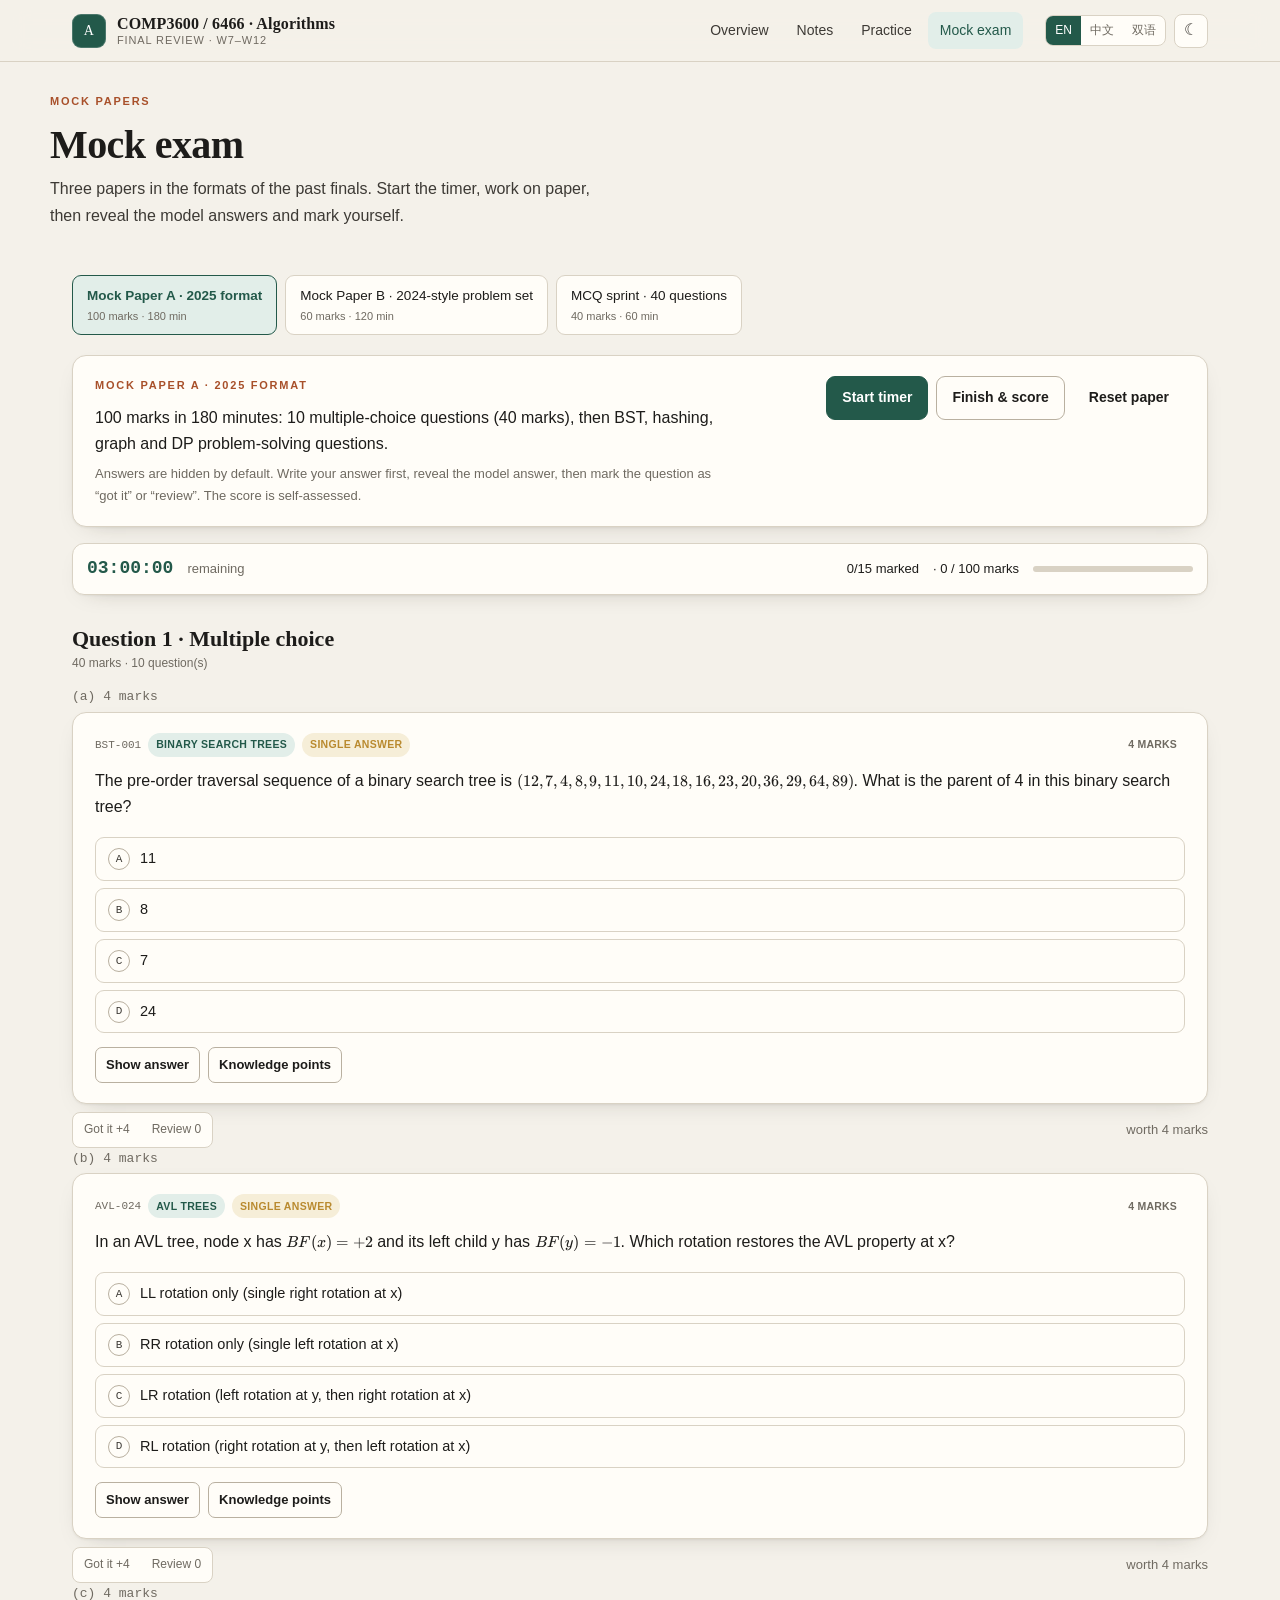
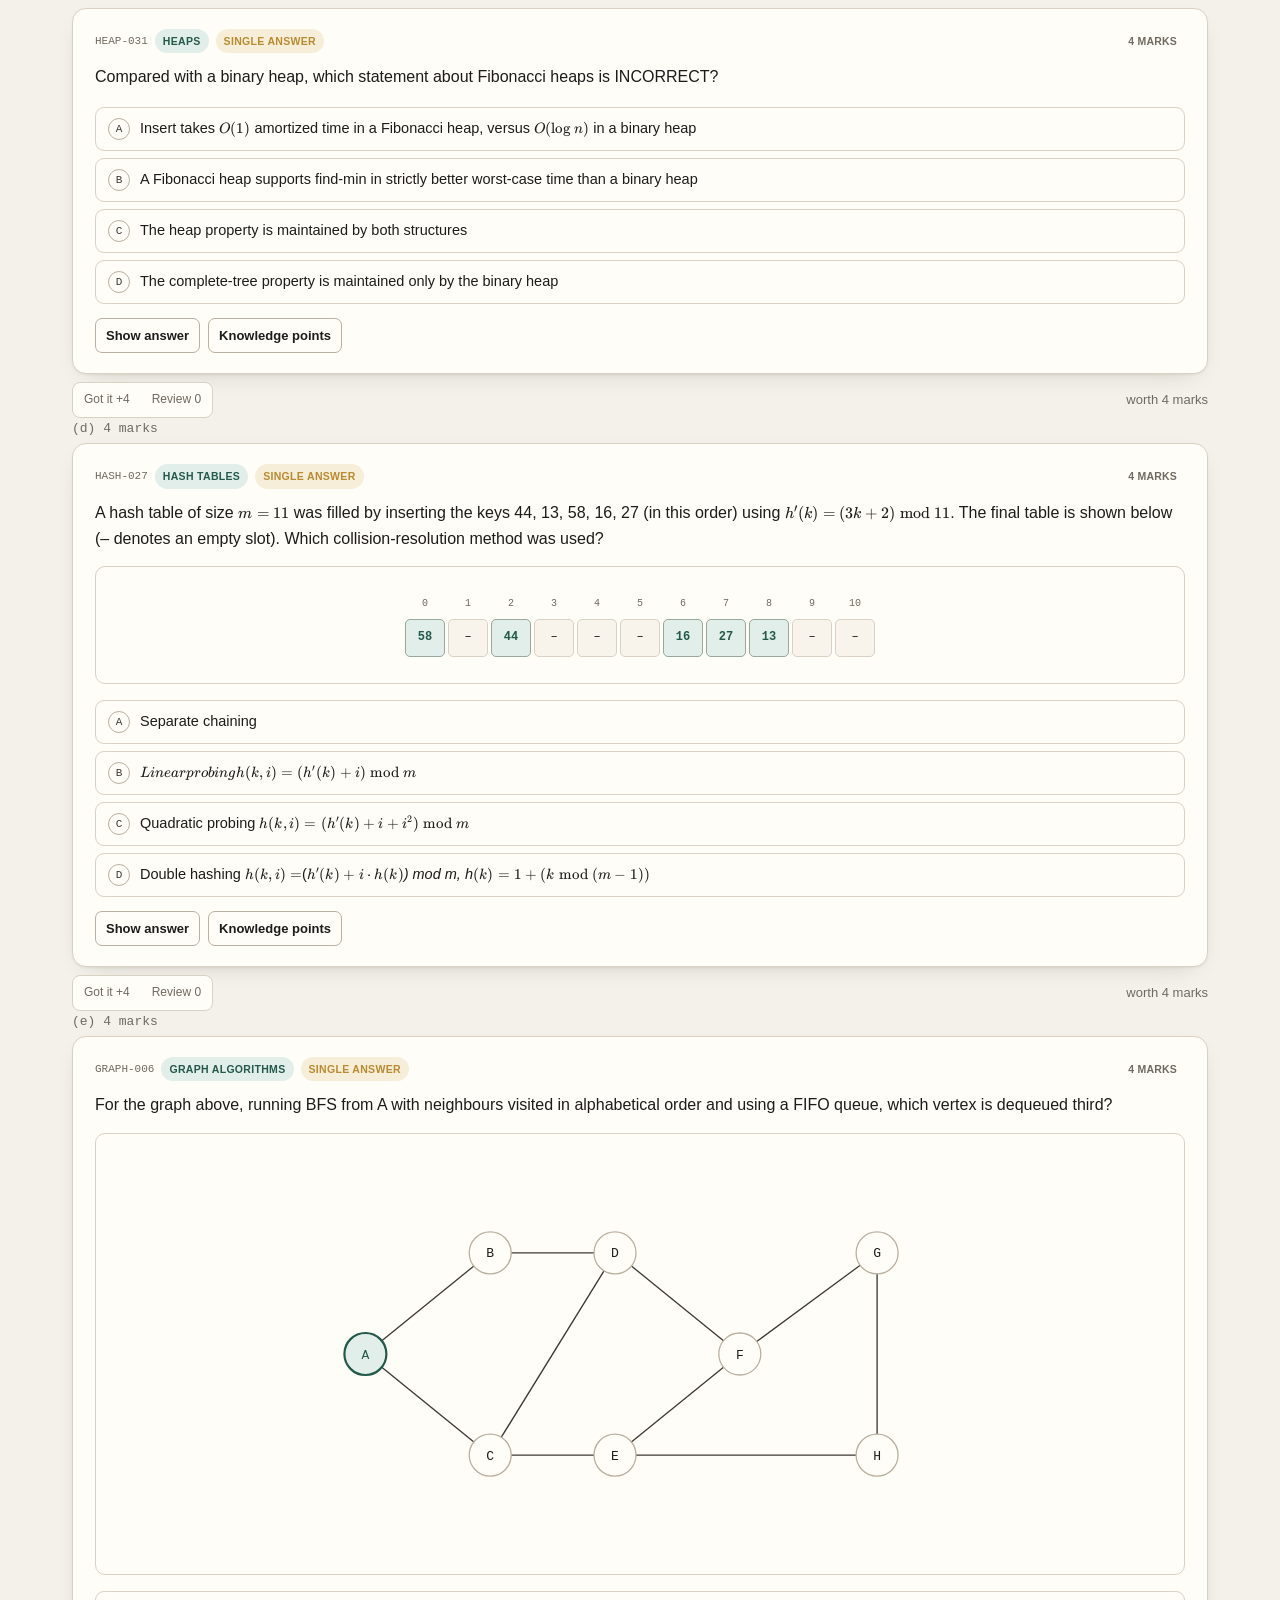
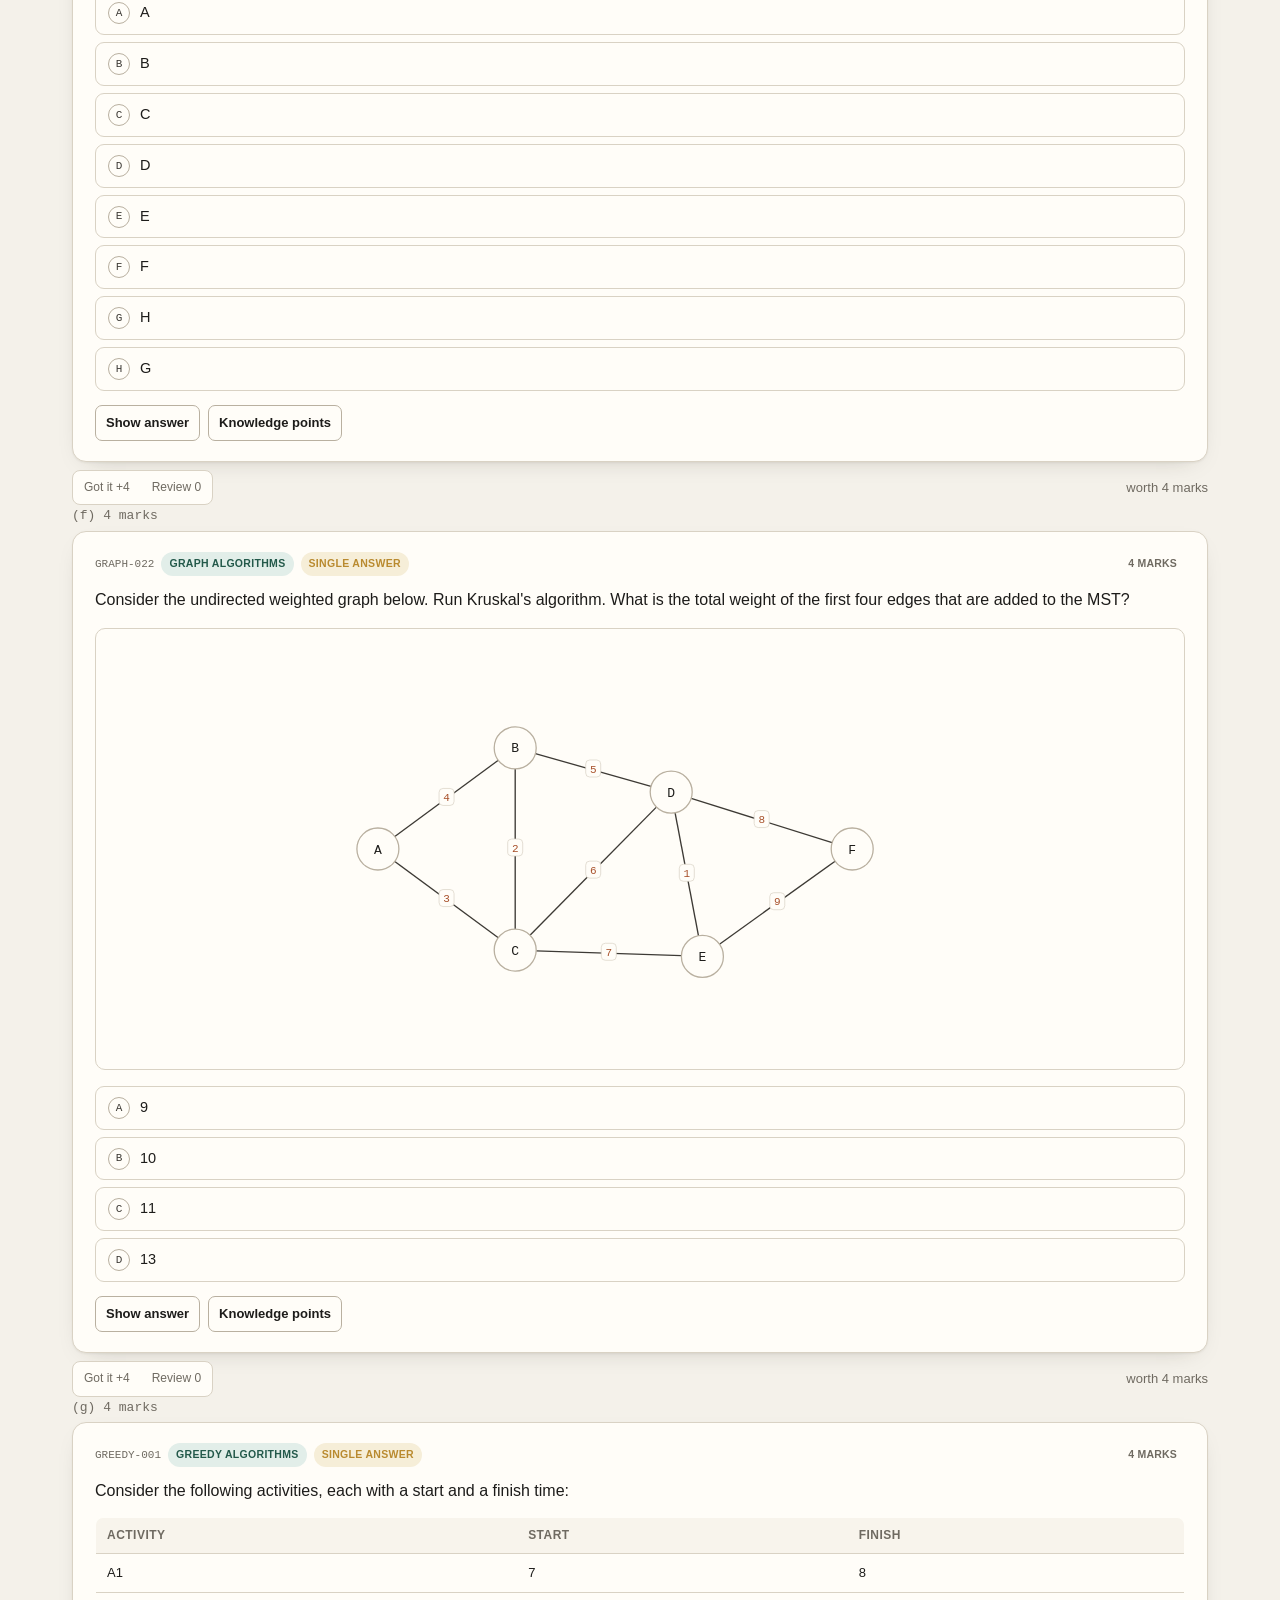
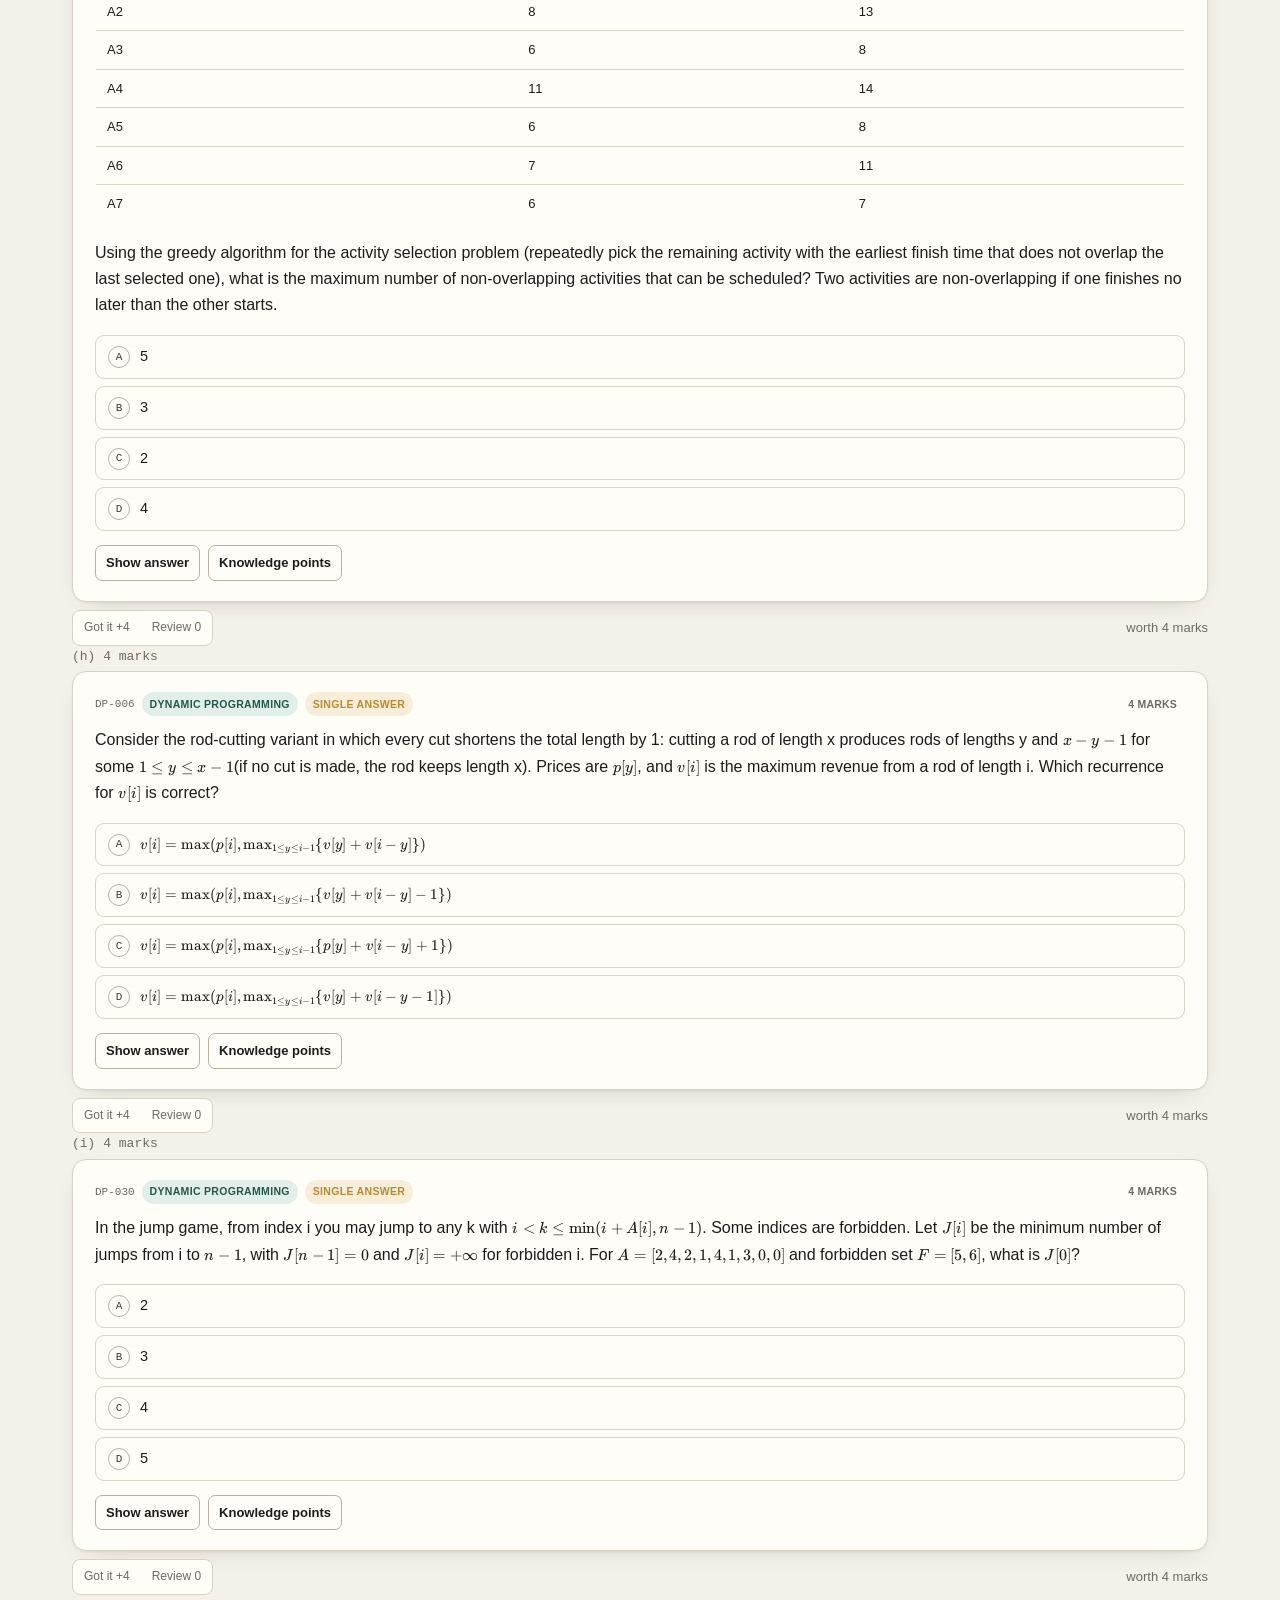
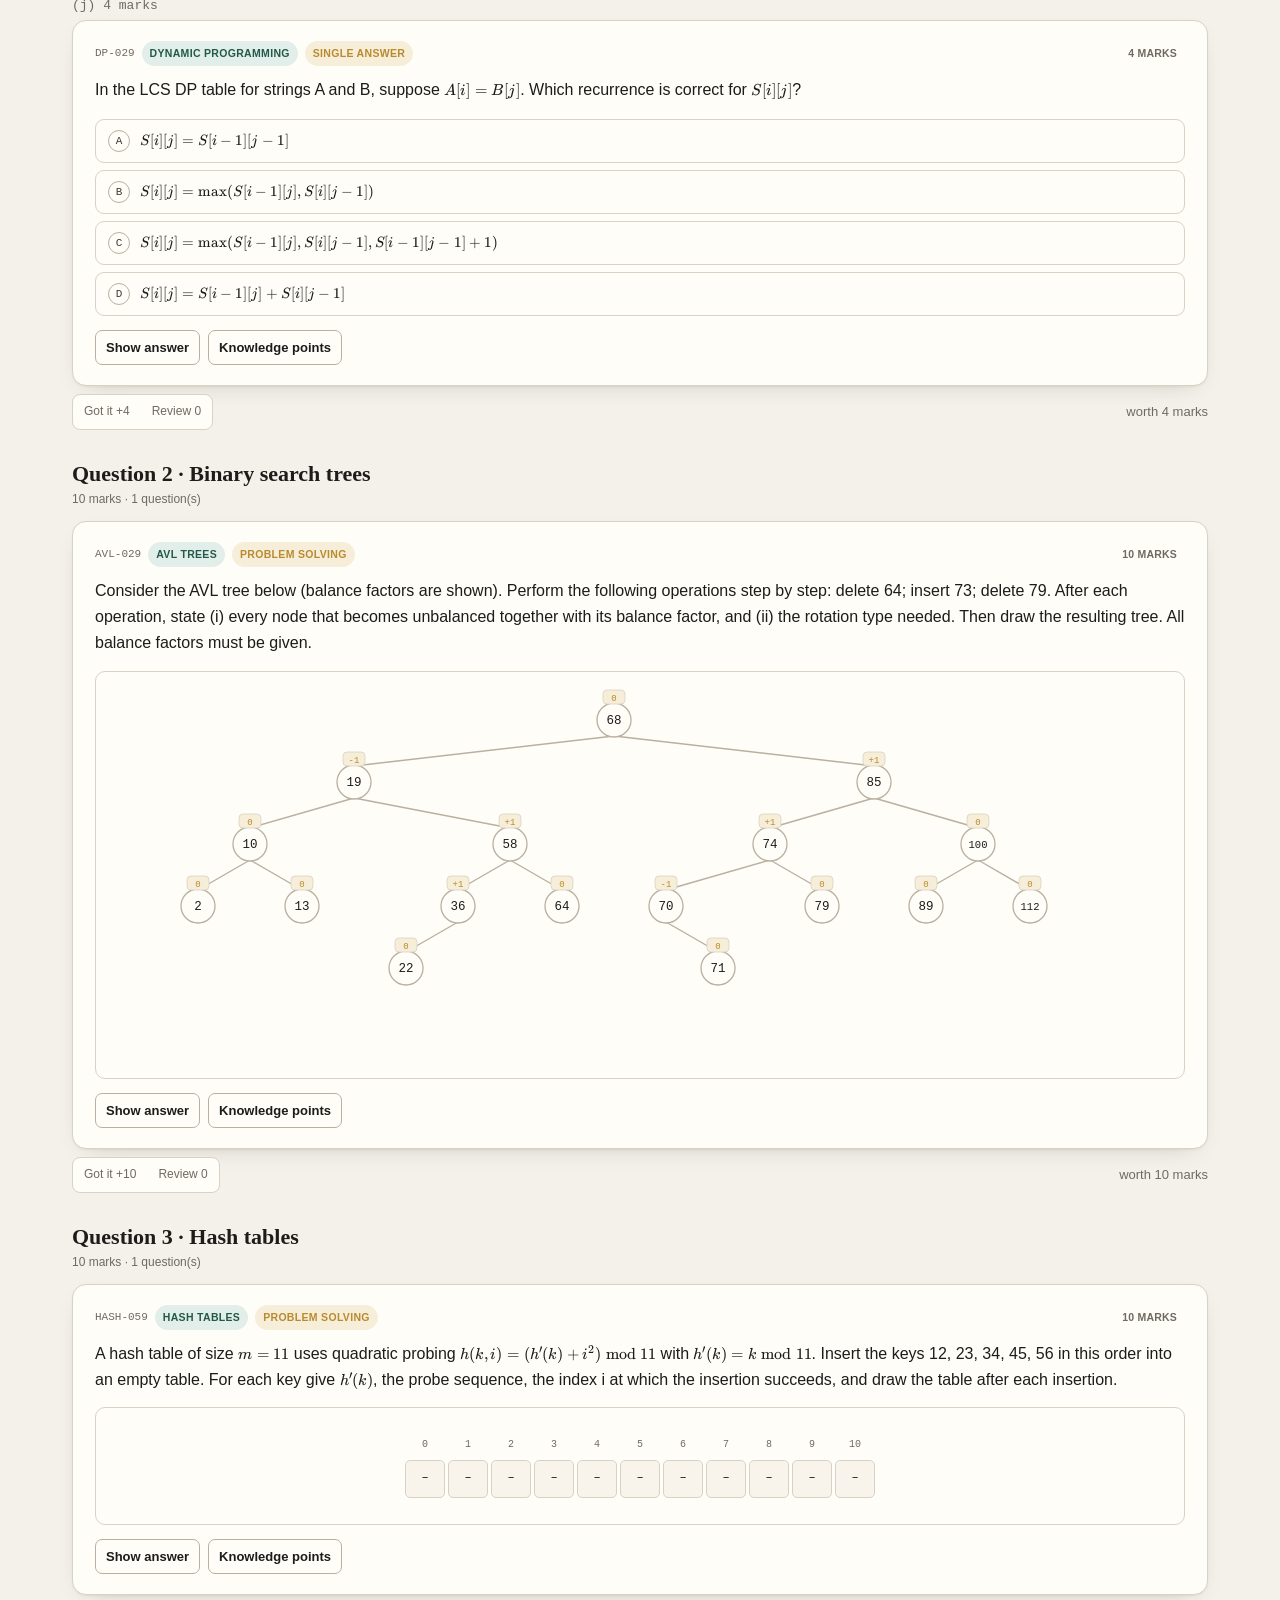
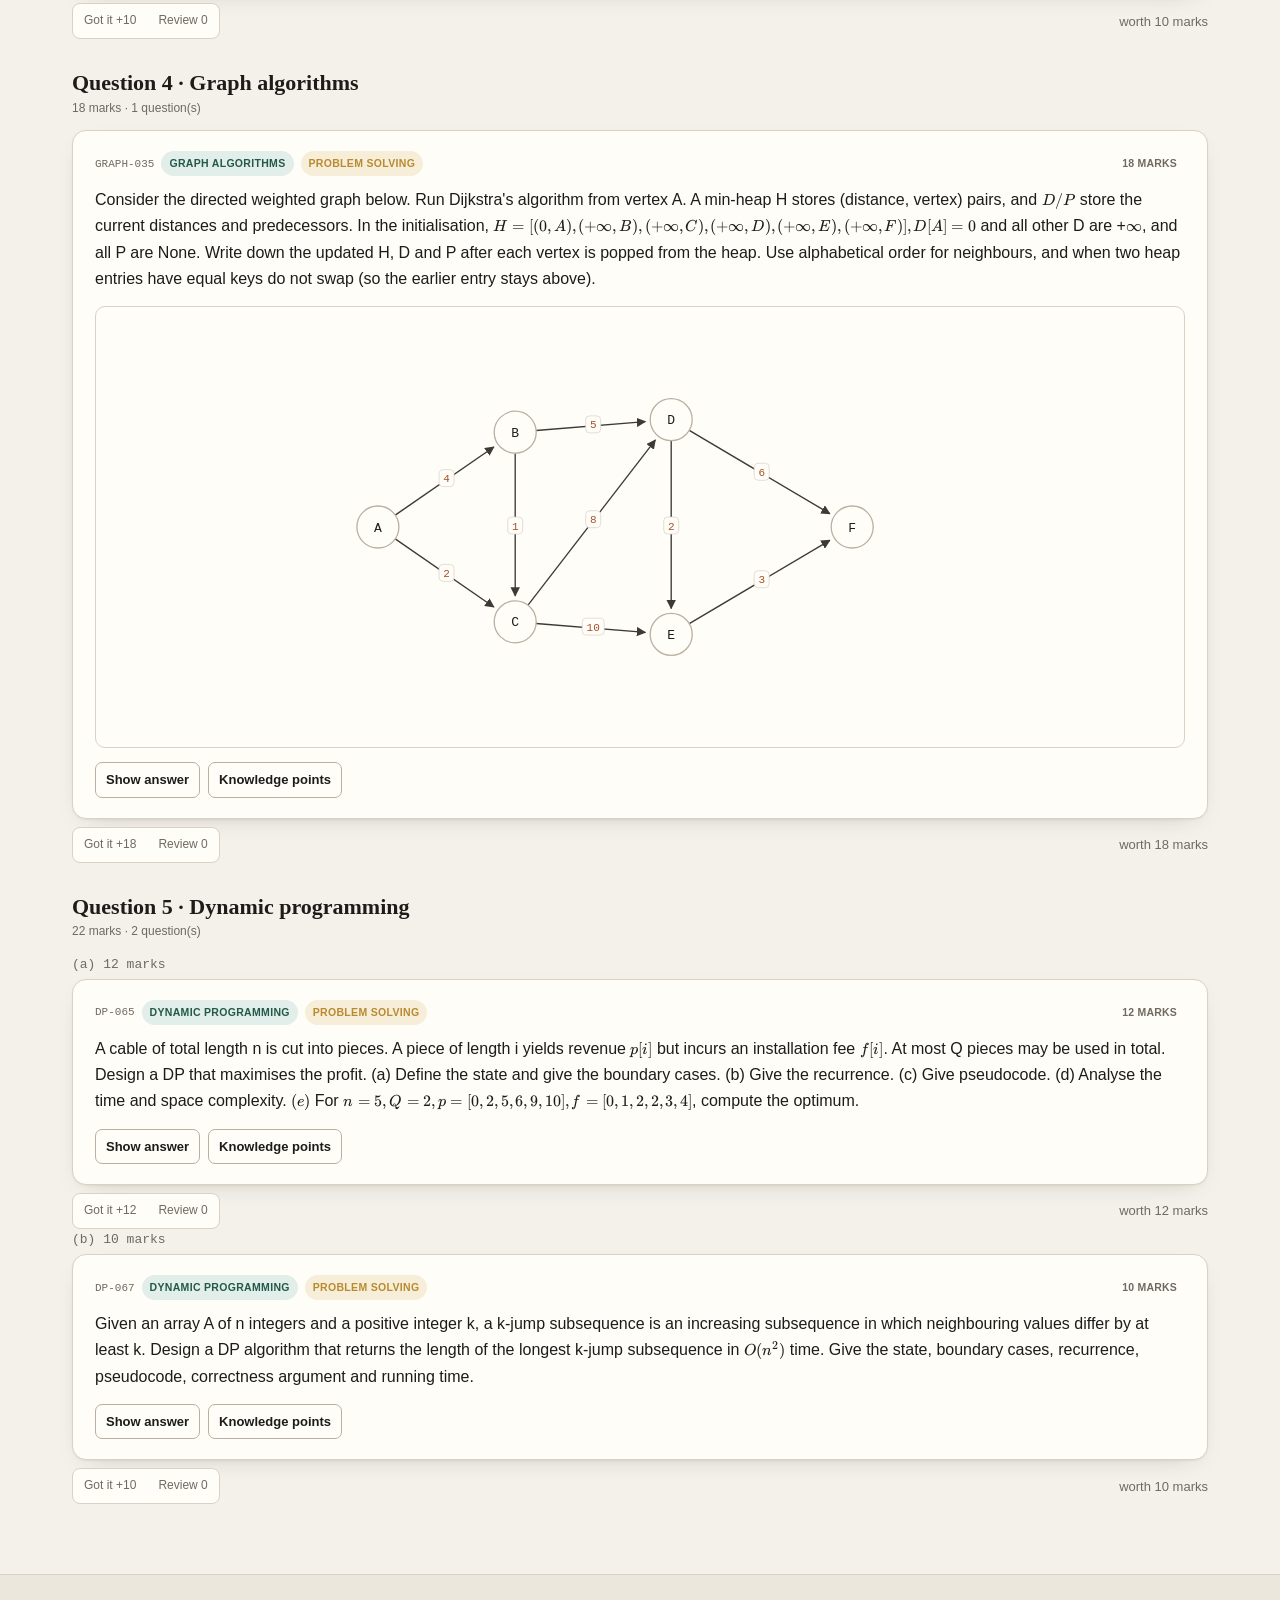
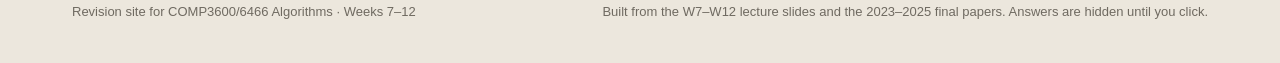
==== commit 65fda838: "Render all formulas as LaTeX with locally bundled KaTeX" ====
--- a/exam.html
+++ b/exam.html
@@ -6,9 +6,11 @@
   <meta name="description" content="Timed COMP3600/6466 mock final papers in the 2025 and 2024 formats.">
   <title>Mock exam · COMP3600/6466 Algorithms</title>
   <link rel="icon" href="favicon.svg" type="image/svg+xml">
-  <link rel="stylesheet" href="assets/css/style.css">
-  <script defer src="assets/js/common.js"></script>
-  <script defer src="assets/js/exam.js"></script>
+  <link rel="stylesheet" href="assets/vendor/katex/katex.min.css?v=2">
+  <link rel="stylesheet" href="assets/css/style.css?v=2">
+  <script defer src="assets/vendor/katex/katex.min.js?v=2"></script>
+  <script defer src="assets/js/common.js?v=2"></script>
+  <script defer src="assets/js/exam.js?v=2"></script>
 </head>
 <body>
   <div id="site-header"></div>
--- a/assets/css/style.css
+++ b/assets/css/style.css
@@ -163,6 +163,9 @@
 th, td { text-align: left; padding: 8px 11px; border-bottom: 1px solid var(--line); vertical-align: top; }
 th { background: var(--surface-2); font-weight: 600; font-size: 12px; letter-spacing: .04em; text-transform: uppercase; color: var(--muted); }
 tr:last-child td { border-bottom: 0; }
+.math-display { margin: 12px 0 16px; overflow-x: auto; overflow-y: hidden; }
+.math-display .katex-display { margin: 0; }
+.katex { font-size: 1.03em; }
 .formula {
   font-family: var(--mono); font-size: 14px; background: var(--surface-2);
   border: 1px solid var(--line); border-left: 3px solid var(--accent);
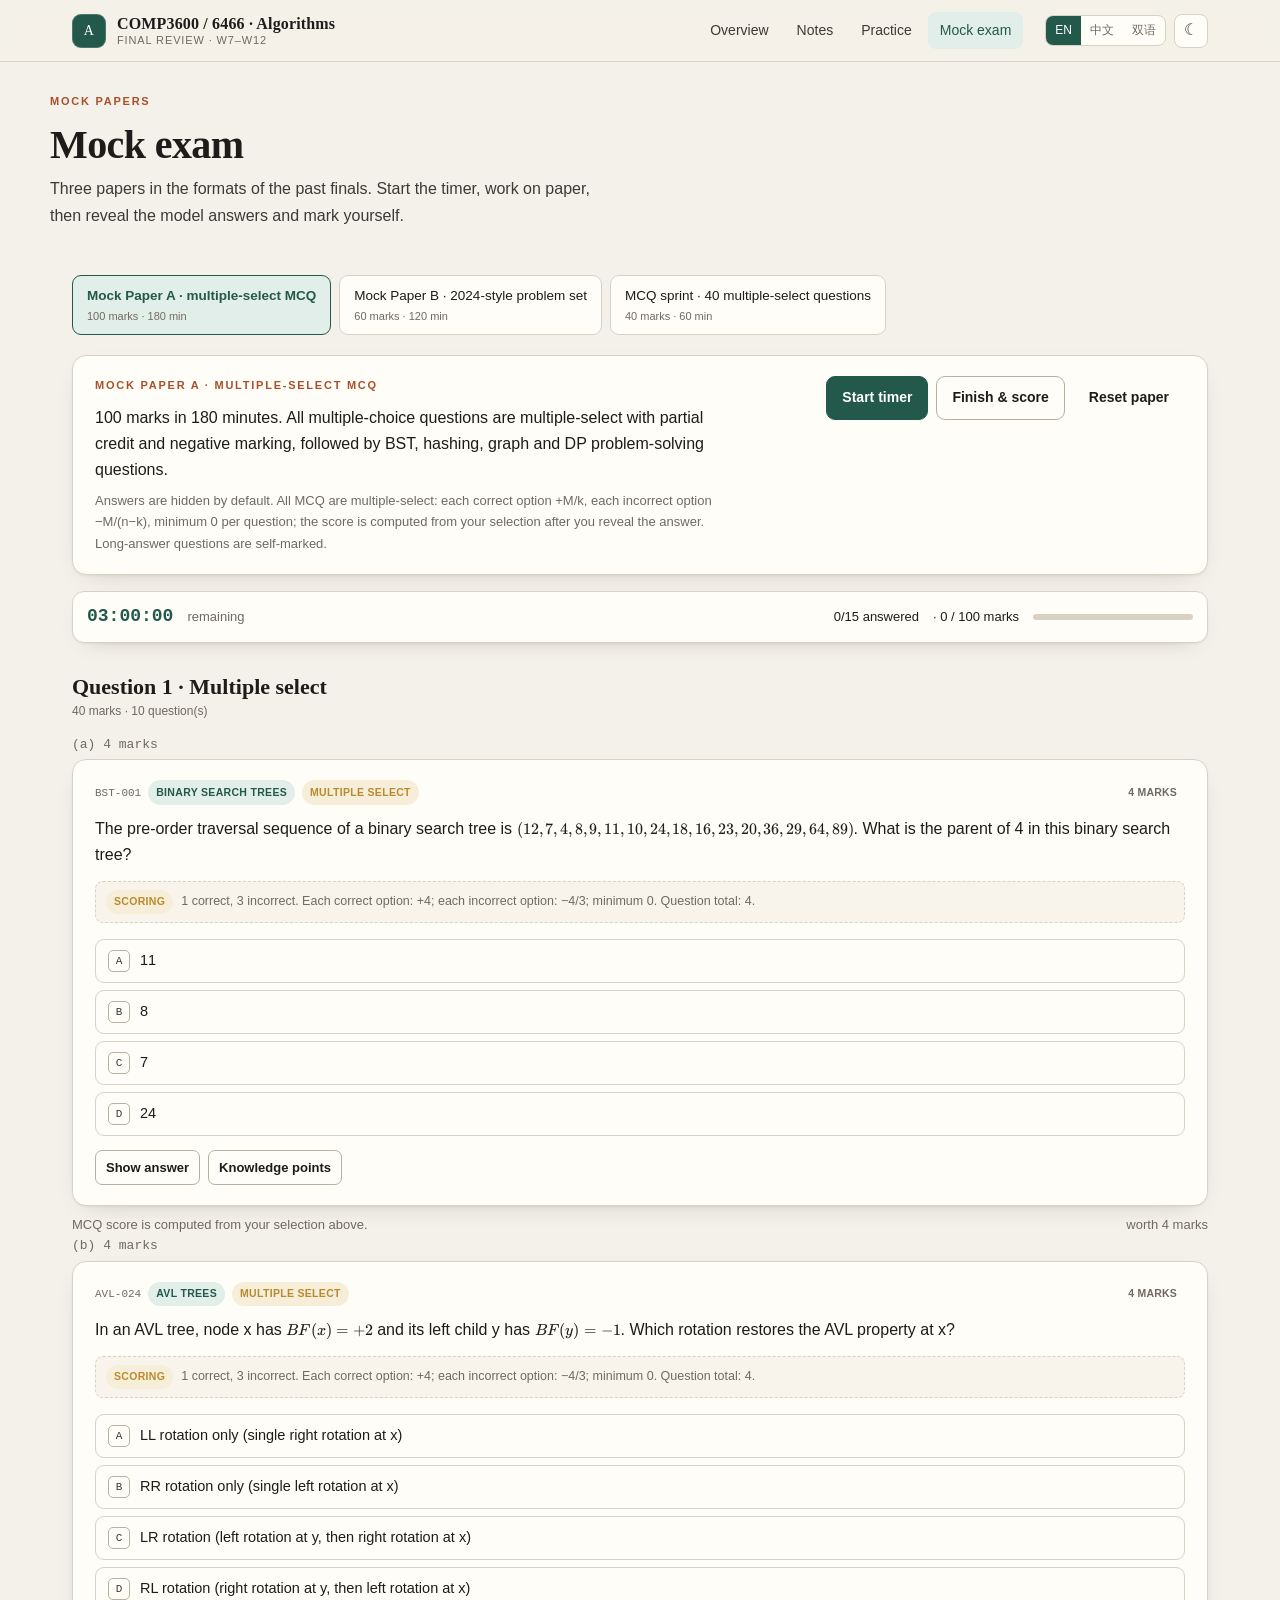
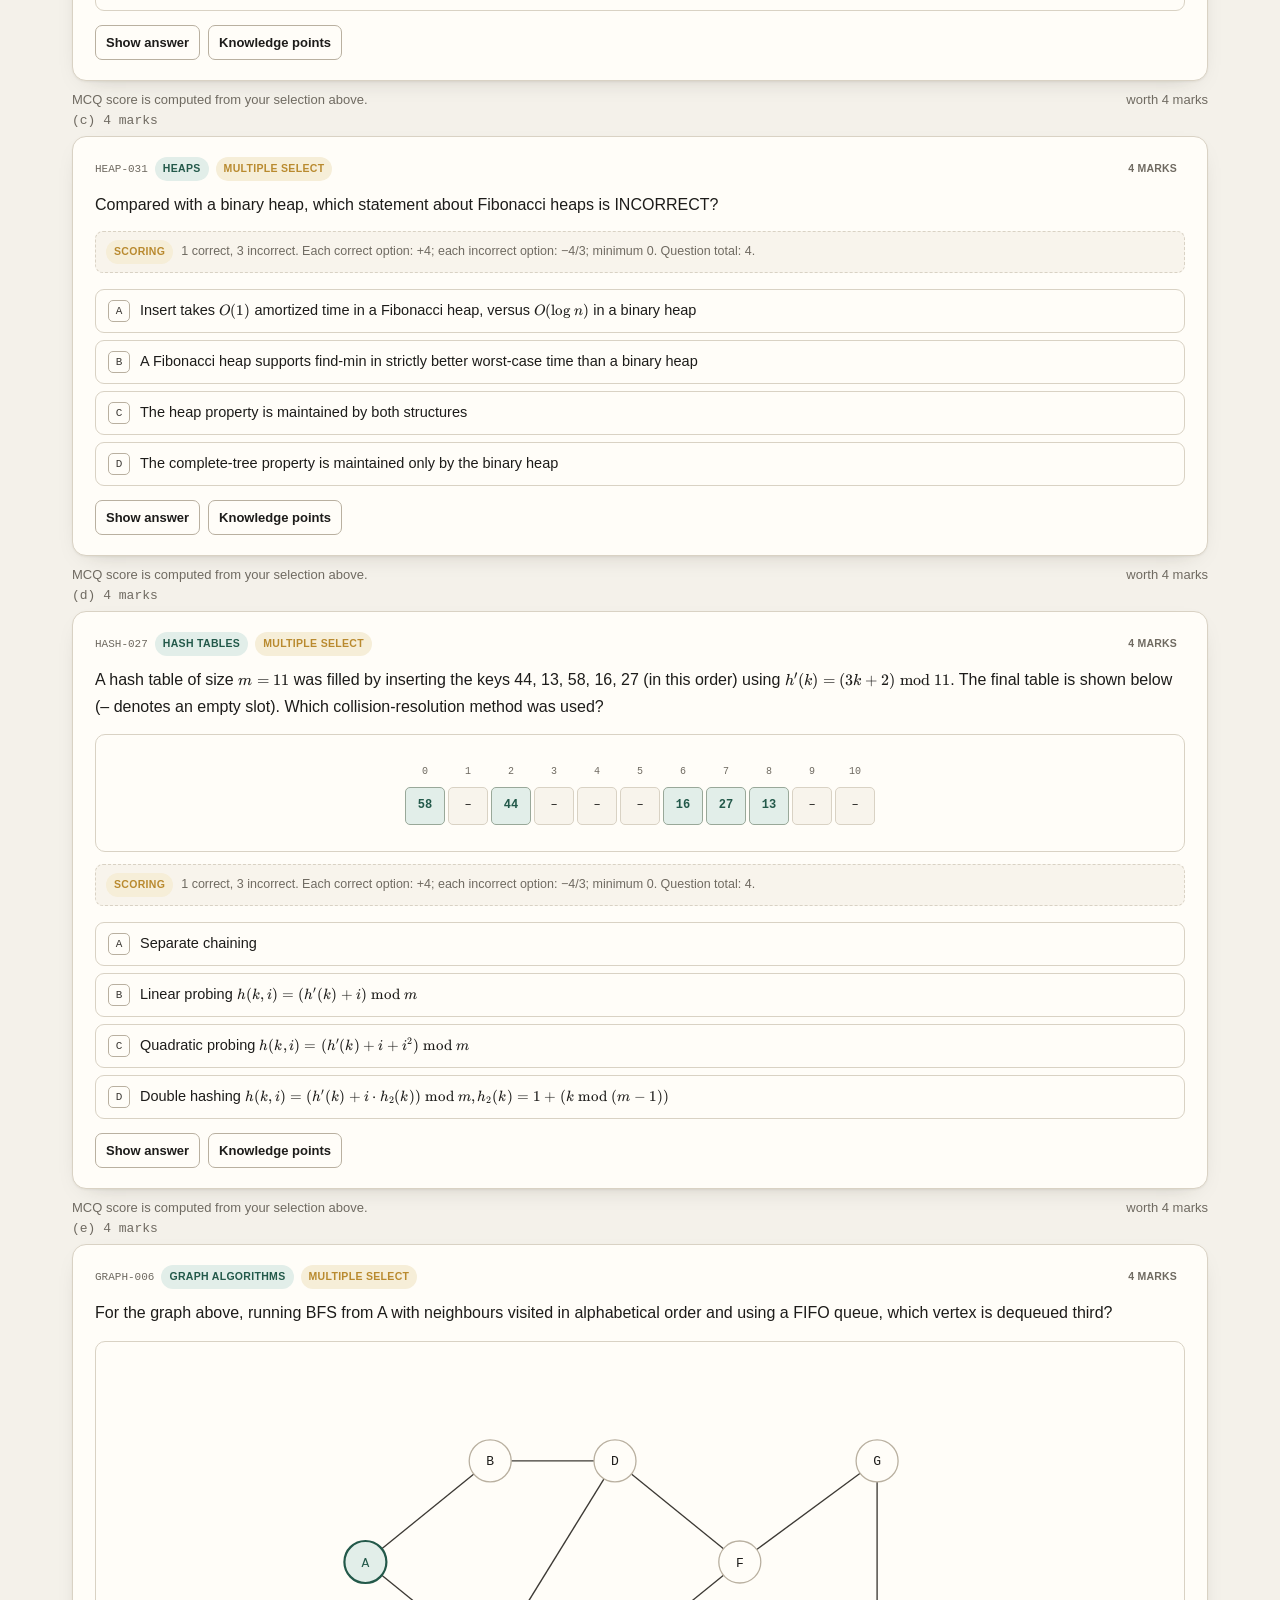
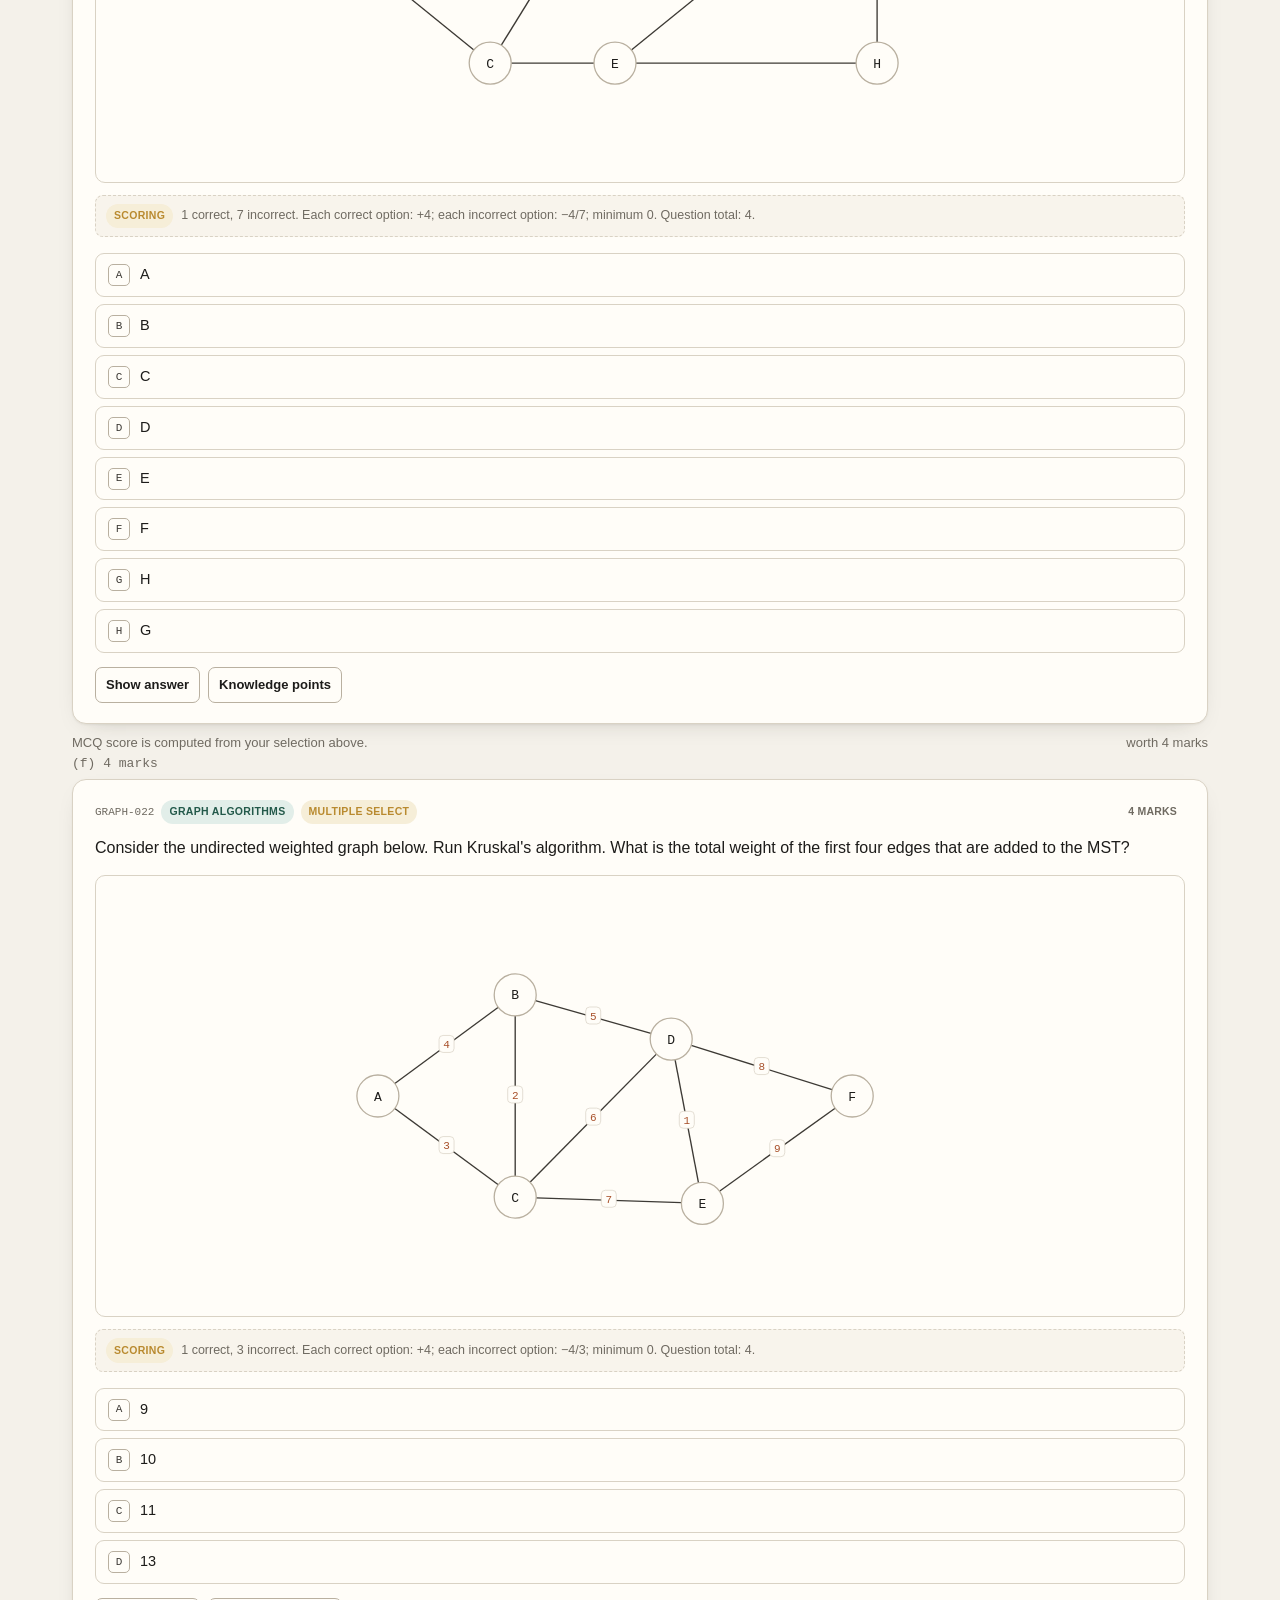
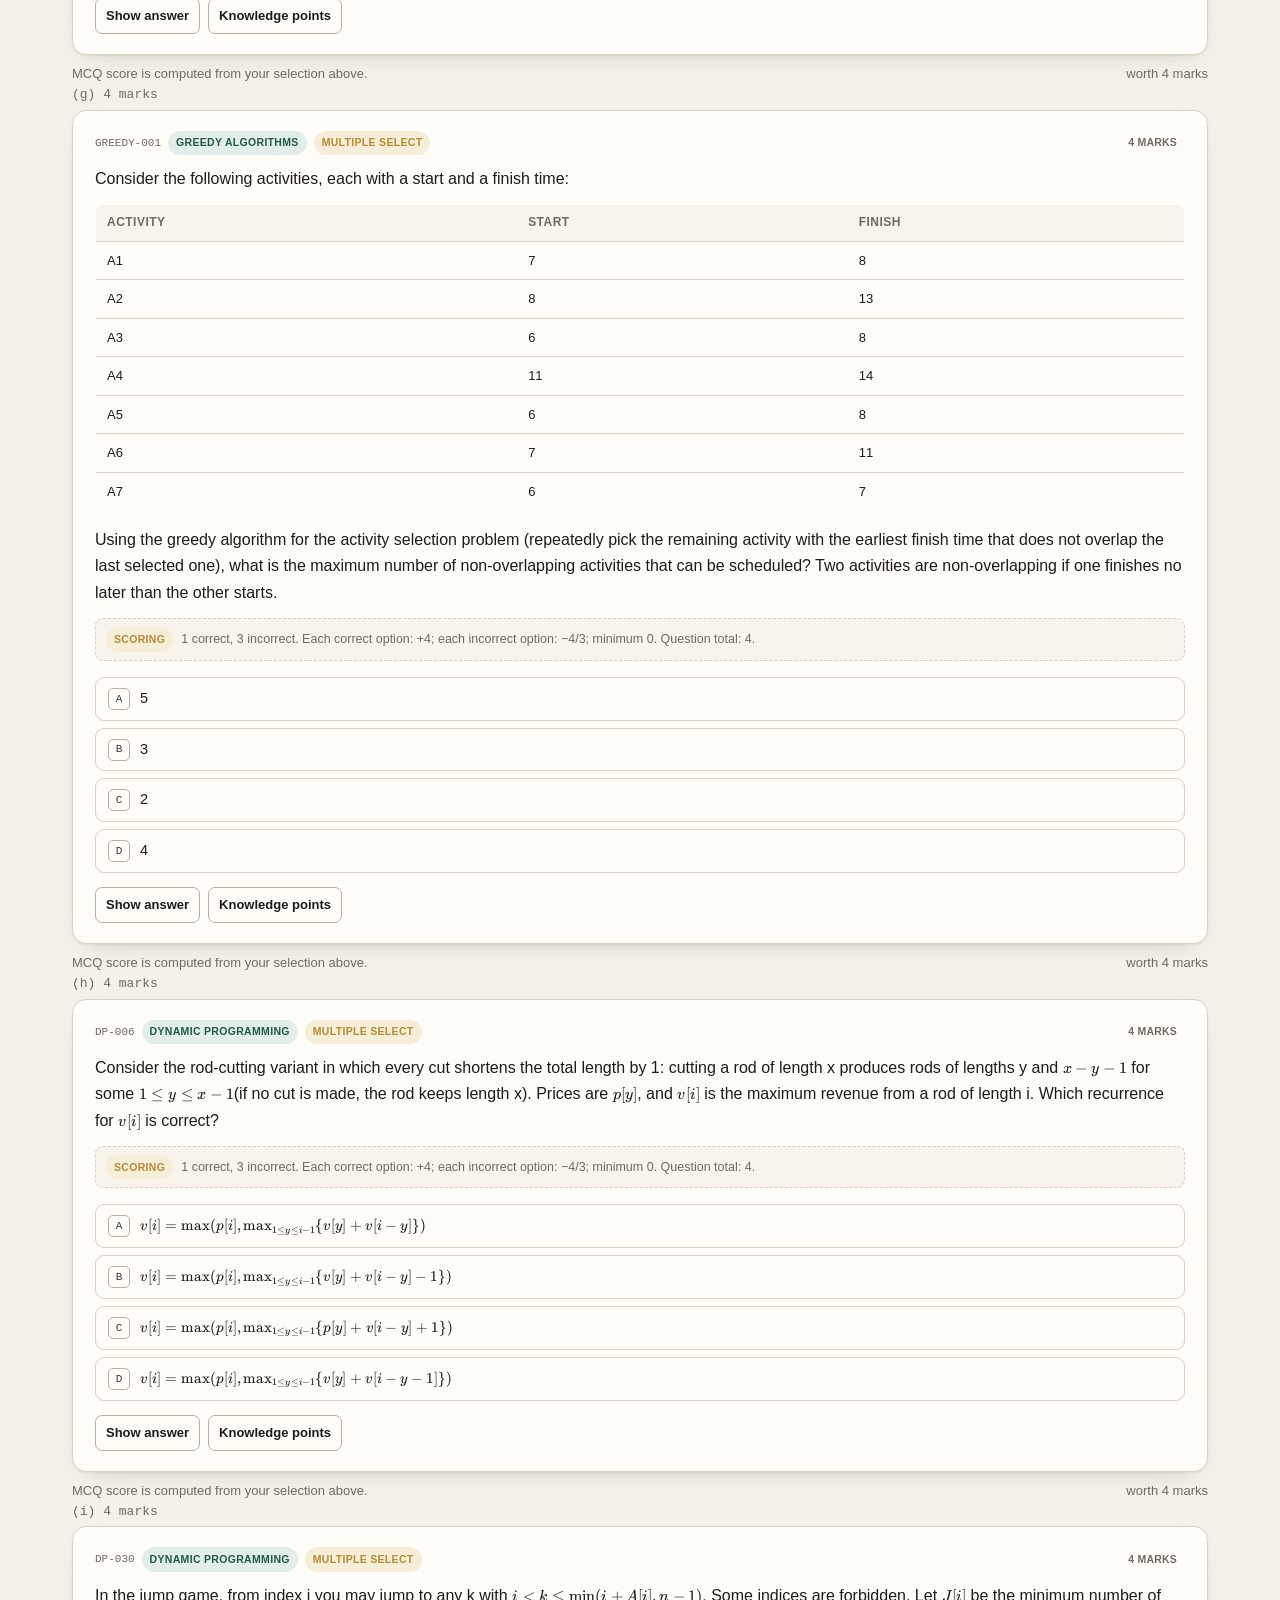
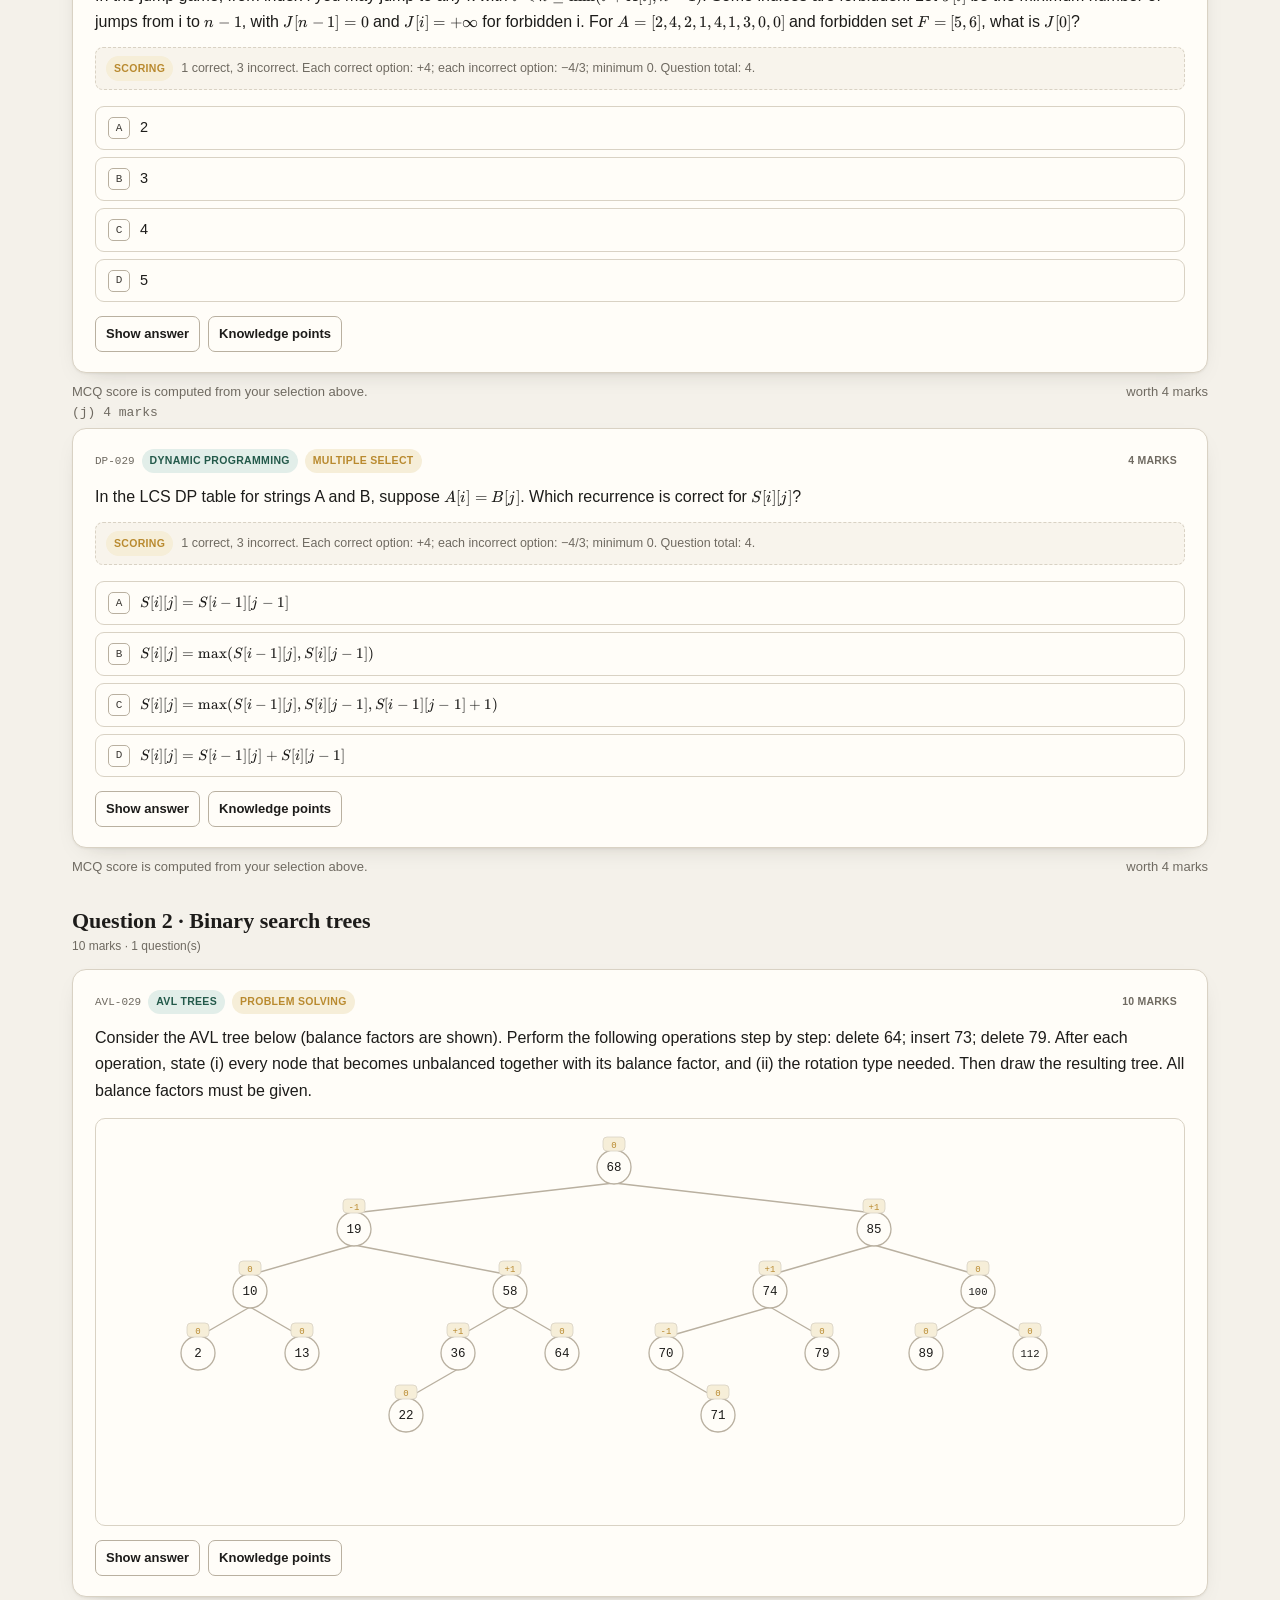
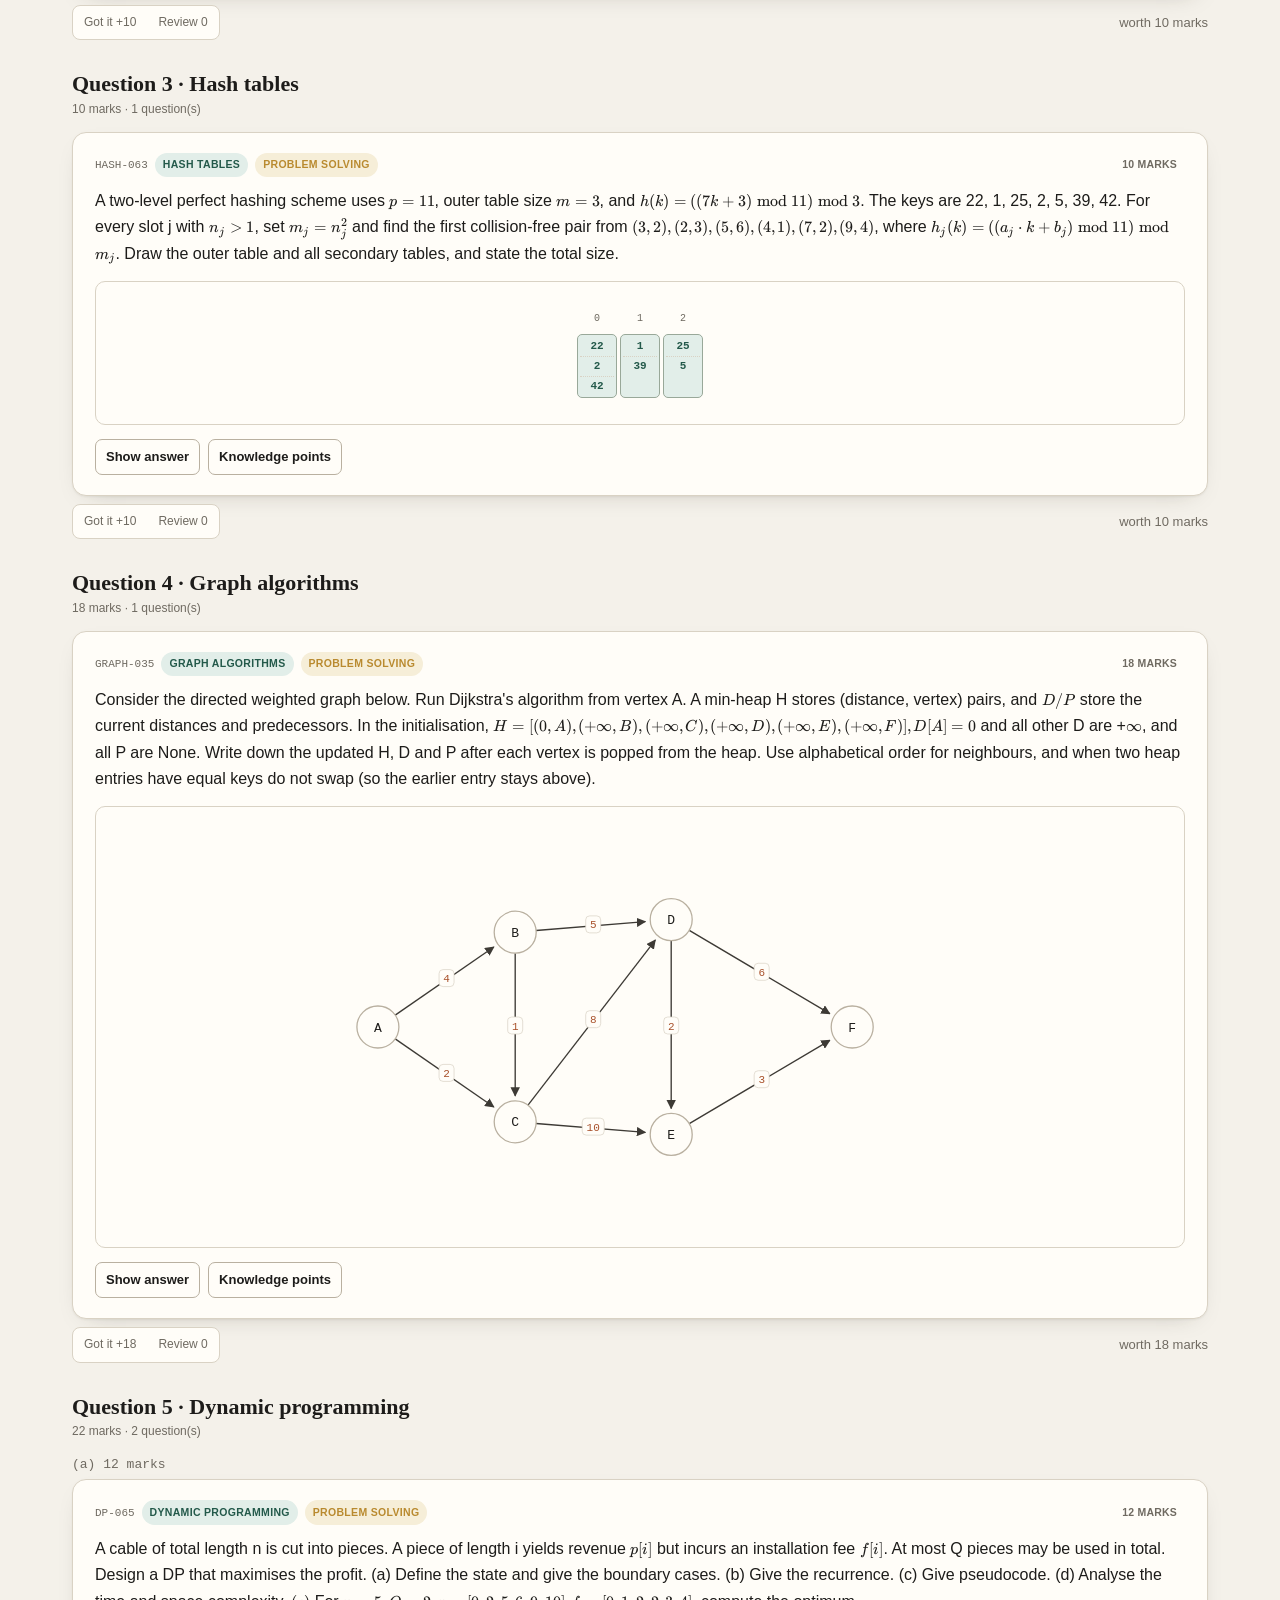
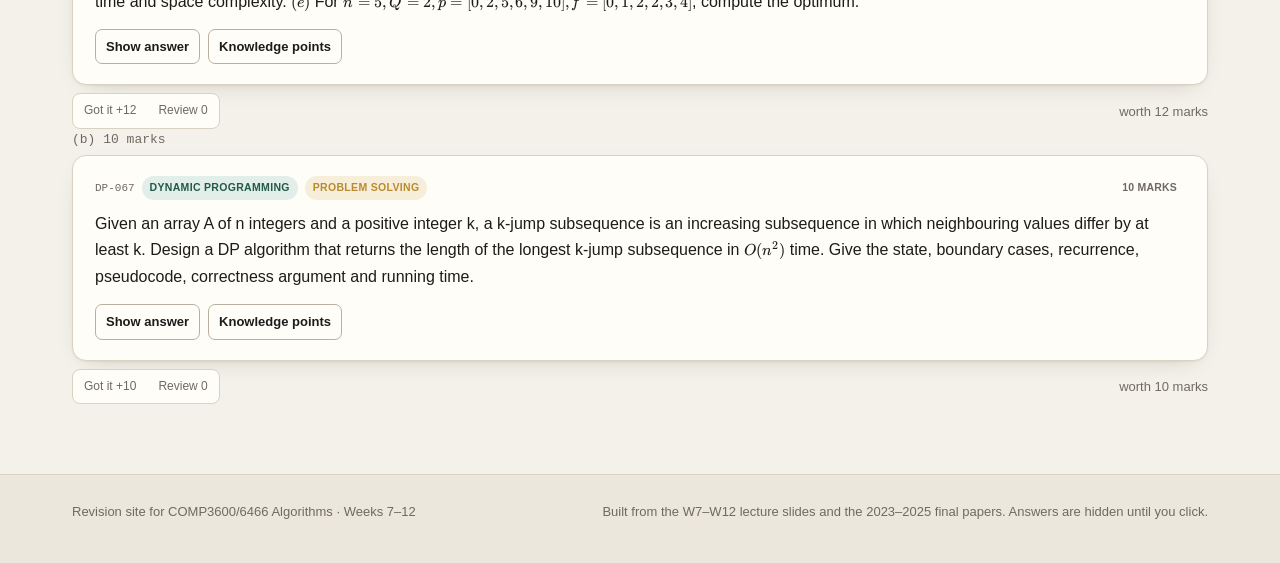
==== commit de44c7bb: "All MCQ multiple-select with partial-credit scoring" ====
--- a/exam.html
+++ b/exam.html
@@ -6,11 +6,11 @@
   <meta name="description" content="Timed COMP3600/6466 mock final papers in the 2025 and 2024 formats.">
   <title>Mock exam · COMP3600/6466 Algorithms</title>
   <link rel="icon" href="favicon.svg" type="image/svg+xml">
-  <link rel="stylesheet" href="assets/vendor/katex/katex.min.css?v=2">
-  <link rel="stylesheet" href="assets/css/style.css?v=2">
-  <script defer src="assets/vendor/katex/katex.min.js?v=2"></script>
-  <script defer src="assets/js/common.js?v=2"></script>
-  <script defer src="assets/js/exam.js?v=2"></script>
+  <link rel="stylesheet" href="assets/vendor/katex/katex.min.css?v=3">
+  <link rel="stylesheet" href="assets/css/style.css?v=3">
+  <script defer src="assets/vendor/katex/katex.min.js?v=3"></script>
+  <script defer src="assets/js/common.js?v=3"></script>
+  <script defer src="assets/js/exam.js?v=3"></script>
 </head>
 <body>
   <div id="site-header"></div>
--- a/assets/css/style.css
+++ b/assets/css/style.css
@@ -323,6 +323,19 @@
 .badge.diff2 { background: var(--gold-soft); color: var(--gold); border-color: transparent; }
 .badge.diff3 { background: var(--warm-soft); color: var(--warm); border-color: transparent; }
 .badge.marks { margin-left: auto; background: transparent; color: var(--muted); border-color: transparent; letter-spacing: .02em; }
+.scoring {
+  display: flex; flex-wrap: wrap; gap: 8px; align-items: center;
+  margin: 12px 0 0; padding: 8px 10px; border: 1px dashed var(--line);
+  border-radius: 8px; background: var(--surface-2); font-size: 12.5px; color: var(--muted);
+}
+.scoring .badge { flex: none; }
+.qcard[data-type="multi"] .option .key { border-radius: 5px; }
+.score-line {
+  background: var(--gold-soft); border-left: 3px solid var(--gold);
+  border-radius: 0 8px 8px 0; padding: 8px 12px; margin: 0 0 12px; font-size: 14px;
+}
+.score-line strong { color: var(--gold); }
+.score-line .muted { display: block; font-size: 12px; margin-top: 3px; }
 .qstem { font-size: 16px; color: var(--ink); }
 .qstem .lang + .lang { margin-top: 10px; padding-top: 10px; border-top: 1px dashed var(--line); }
 .qstem table { font-size: 13px; }
